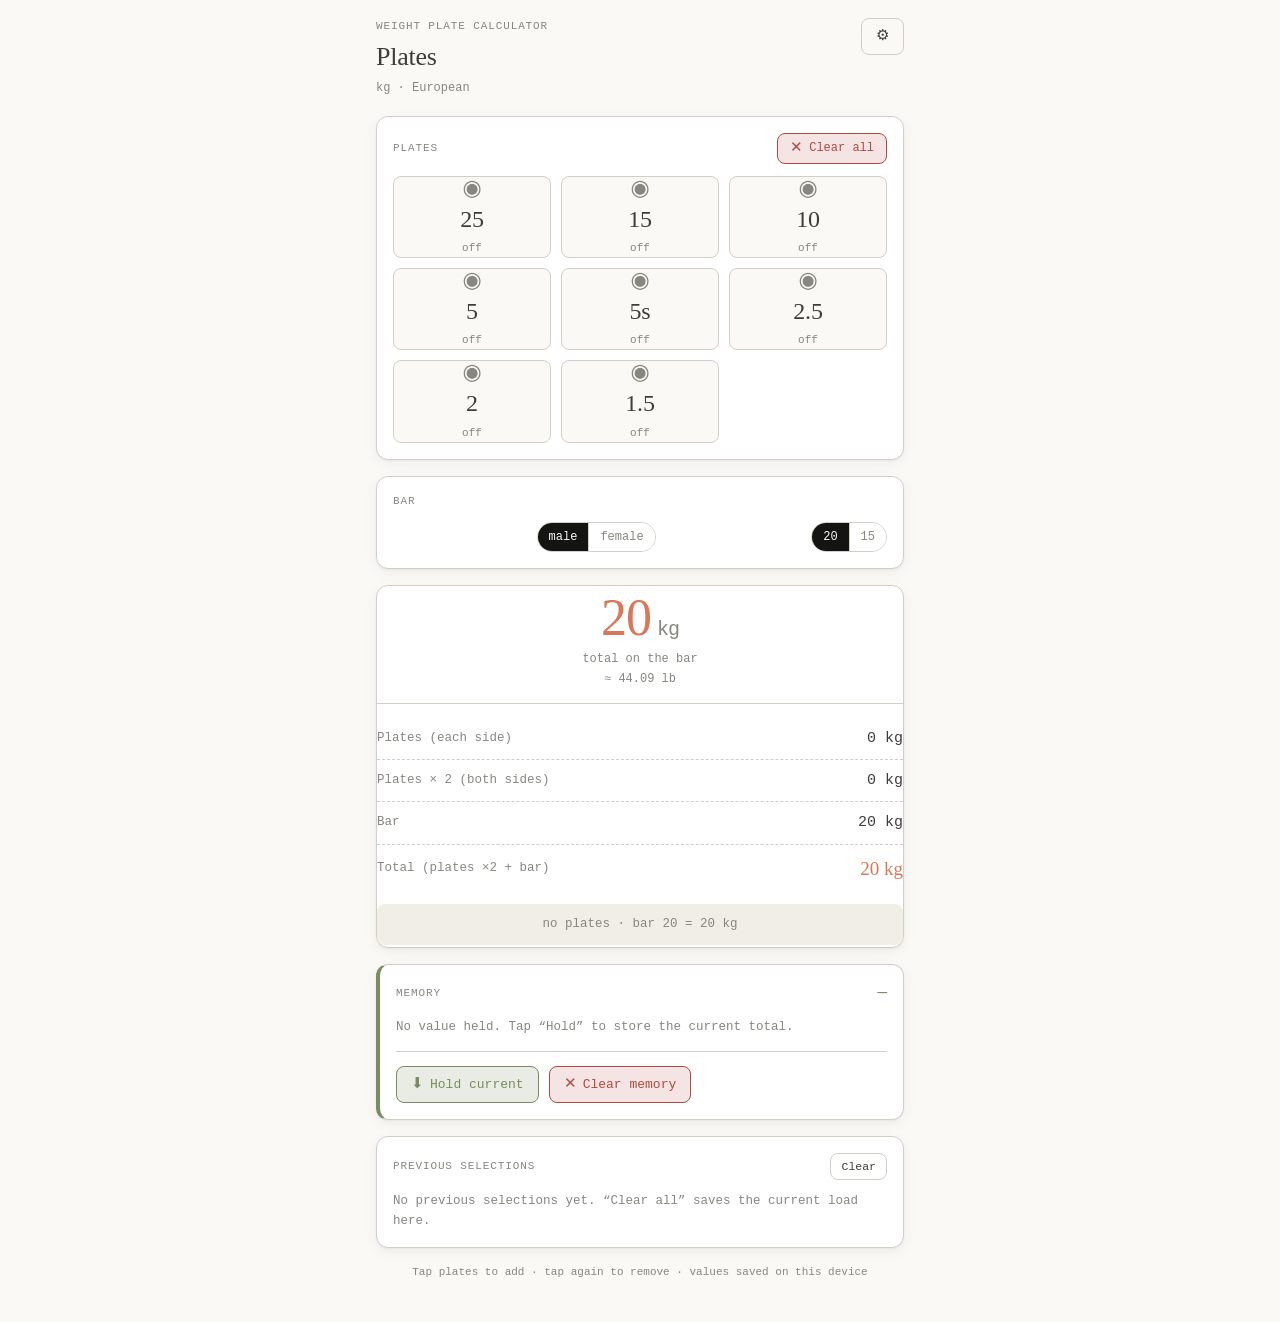
==== index.html @ c230647f "Plates weight plate calculator (single-file PWA)" ====
<!DOCTYPE html>
<html lang="en">
<head>
<meta charset="utf-8">
<meta name="viewport" content="width=device-width, initial-scale=1, viewport-fit=cover">
<meta name="apple-mobile-web-app-capable" content="yes">
<meta name="mobile-web-app-capable" content="yes">
<meta name="apple-mobile-web-app-status-bar-style" content="default">
<meta name="apple-mobile-web-app-title" content="Plates">
<meta name="theme-color" content="#FAF9F5">
<title>Plates — weight plate calculator</title>
<link rel="manifest" id="manifest">
<style>
  :root {
    /* surfaces */
    --ivory:    #FAF9F5;
    --white:    #FFFFFF;
    --slate:    #141413;
    --clay:     #D97757;
    --olive:    #788C5D;
    --rust:     #B04A3F;
    --oat:      #E3DACC;
    --gray-150: #F0EEE6;
    --gray-300: #D1CFC5;
    --gray-500: #87867F;
    --gray-700: #3D3D3A;
    --border: 1.5px solid var(--gray-300);
    --radius-panel: 12px;
    --radius-row: 8px;
    --radius-pill: 999px;
    --serif: ui-serif, Georgia, "Times New Roman", serif;
    --sans:  system-ui, -apple-system, "Segoe UI", Roboto, sans-serif;
    --mono:  ui-monospace, "SF Mono", Menlo, Consolas, monospace;
    --shadow: 0 1px 2px rgba(20,20,19,.04), 0 4px 14px rgba(20,20,19,.05);
    --tint-clay: rgba(217,119,87,.08);
    --tint-olive: rgba(120,140,93,.16);
    --tint-rust: rgba(176,74,63,.14);
    --tint-oat: rgba(227,218,204,.55);
  }
  @media (prefers-color-scheme: dark) {
    :root {
      --ivory:    #121211;
      --white:    #1C1C1A;
      --slate:    #ECEAE2;
      --clay:     #E08A6C;
      --olive:    #93A878;
      --rust:     #D06A5E;
      --oat:      #2A2A26;
      --gray-150: #232320;
      --gray-300: #3A3A35;
      --gray-500: #8A897F;
      --gray-700: #ECEAE2;
      --border: 1.5px solid var(--gray-300);
      --shadow: 0 1px 2px rgba(0,0,0,.4), 0 4px 16px rgba(0,0,0,.4);
      --tint-clay: rgba(224,138,108,.14);
      --tint-olive: rgba(147,168,120,.18);
      --tint-rust: rgba(208,106,94,.18);
      --tint-oat: rgba(42,42,38,.6);
    }
  }
  * { margin:0; padding:0; box-sizing:border-box; }
  html { scroll-behavior:smooth; -webkit-text-size-adjust:100%; }
  body {
    background:var(--ivory); color:var(--gray-700);
    font-family:var(--sans); line-height:1.55;
    -webkit-font-smoothing:antialiased;
    padding: env(safe-area-inset-top) env(safe-area-inset-right) env(safe-area-inset-bottom) env(safe-area-inset-left);
  }
  .page { max-width:560px; margin:0 auto; padding:18px 16px 40px; }

  .eyebrow { font-family:var(--mono); font-size:11px; letter-spacing:.08em;
             text-transform:uppercase; color:var(--gray-500); }
  h1 { font-family:var(--serif); font-weight:500; letter-spacing:-.01em; font-size:26px; }
  h2 { font-family:var(--serif); font-weight:500; font-size:18px; margin:0 0 4px; }

  .topbar { display:flex; align-items:flex-start; justify-content:space-between; gap:12px; margin-bottom:18px; }
  .topbar .titles { display:flex; flex-direction:column; gap:2px; }
  .topbar .sub { font-family:var(--mono); font-size:12px; color:var(--gray-500); }

  .card { background:var(--white); border:var(--border); border-radius:var(--radius-panel);
          padding:16px; margin-bottom:16px; box-shadow:var(--shadow); }
  .card .head { display:flex; align-items:center; justify-content:space-between; gap:10px; margin-bottom:12px; }
  .card .head .eyebrow { margin-bottom:0; }

  /* ---- plate tiles ---- */
  .plates { display:grid; grid-template-columns:repeat(3,1fr); gap:10px; }
  .plate {
    position:relative; display:flex; flex-direction:column; align-items:center; justify-content:center;
    gap:2px; min-height:74px; border:var(--border); border-radius:var(--radius-row);
    background:var(--ivory); cursor:pointer; user-select:none; -webkit-tap-highlight-color:transparent;
    transition:transform .06s ease, background .12s, border-color .12s;
  }
  .plate:active { transform:scale(.97); }
  .plate .glyph { font-size:22px; line-height:1; color:var(--gray-500); }
  .plate .val { font-family:var(--serif); font-weight:500; font-size:24px; letter-spacing:-.01em; }
  .plate .cnt { font-family:var(--mono); font-size:11px; color:var(--gray-500); }
  .plate.on { background:var(--tint-clay); border-color:var(--clay); }
  .plate.on .glyph { color:var(--clay); }
  .plate.on .val { color:var(--clay); }
  .plate.on .cnt { color:var(--clay); }
  .plate .badge {
    position:absolute; top:6px; right:6px; min-width:18px; height:18px; padding:0 5px;
    border-radius:var(--radius-pill); background:var(--clay); color:var(--ivory);
    font-family:var(--mono); font-size:11px; display:flex; align-items:center; justify-content:center;
  }
  .plate.off .badge { display:none; }

  .divider { height:1px; background:var(--gray-300); margin:14px 0; }
  .section-label { font-family:var(--mono); font-size:11px; letter-spacing:.06em; text-transform:uppercase;
                   color:var(--gray-500); margin:0 0 10px; }

  /* ---- buttons ---- */
  .btnrow { display:flex; gap:10px; flex-wrap:wrap; }
  button {
    font-family:var(--mono); font-size:13px; padding:10px 14px; border-radius:var(--radius-row);
    cursor:pointer; border:var(--border); background:var(--white); color:var(--gray-700);
    -webkit-tap-highlight-color:transparent; display:inline-flex; align-items:center; gap:6px;
    transition:transform .06s ease, background .12s;
  }
  button:active { transform:scale(.97); }
  button .glyph { font-size:15px; line-height:1; }
  .btn-primary { background:var(--slate); color:var(--ivory); border-color:var(--slate); }
  .btn-primary.copied { background:var(--olive); border-color:var(--olive); }
  .btn-warn { background:var(--tint-rust); border-color:var(--rust); color:var(--rust); }
  .btn-olive { background:var(--tint-olive); border-color:var(--olive); color:var(--olive); }
  .btn-ghost { background:transparent; }
  .btn:disabled { opacity:.4; cursor:not-allowed; }

  /* ---- result band ---- */
  .result { text-align:center; padding:6px 0 2px; }
  .result .big { font-family:var(--serif); font-weight:500; font-size:52px; letter-spacing:-.02em;
                 color:var(--clay); line-height:1; }
  .result .big .unit { font-size:20px; color:var(--gray-500); margin-left:6px; font-family:var(--mono); }
  .result .caption { font-family:var(--mono); font-size:12px; color:var(--gray-500); margin-top:6px; }
  .result .alt { font-family:var(--mono); font-size:12px; color:var(--gray-500); margin-top:2px; }

  .sumline { display:flex; align-items:center; justify-content:space-between; gap:10px;
             padding:9px 0; font-size:15px; }
  .sumline + .sumline { border-top:1px dashed var(--gray-300); }
  .sumline .k { color:var(--gray-500); font-family:var(--mono); font-size:12.5px; }
  .sumline .v { font-family:var(--mono); font-size:15px; }
  .sumline .v.mono-serif { font-family:var(--serif); font-size:19px; }
  .sumline .v.hi { color:var(--clay); }
  .sumline .v.mem { color:var(--olive); }

  .equation { font-family:var(--mono); font-size:12.5px; color:var(--gray-500);
              background:var(--gray-150); border-radius:var(--radius-row); padding:10px 12px;
              margin-top:12px; line-height:1.7; word-break:break-word; }
  .equation b { color:var(--gray-700); font-weight:600; }

  /* ---- segmented selector ---- */
  .seg { display:inline-flex; border:var(--border); border-radius:var(--radius-pill); overflow:hidden; }
  .seg button { border:none; border-radius:0; background:var(--white); color:var(--gray-500); padding:8px 14px; }
  .seg button + button { border-left:var(--border); }
  .seg button.on { background:var(--slate); color:var(--ivory); }
  .seg.small button { padding:7px 11px; font-size:12px; }

  .bar-row { display:flex; align-items:center; gap:12px; flex-wrap:wrap; }
  .bar-row .seg { margin-left:auto; }

  /* ---- memory ---- */
  .mem-card { border-left:4px solid var(--olive); }
  .mem-empty { font-family:var(--mono); font-size:12.5px; color:var(--gray-500); }

  /* ---- history ---- */
  .hist-item { display:flex; align-items:center; gap:10px; padding:10px 0; border-top:1px dashed var(--gray-300); }
  .hist-item:first-child { border-top:none; }
  .hist-item .meta { flex:1; min-width:0; }
  .hist-item .meta .top { display:flex; align-items:baseline; gap:8px; }
  .hist-item .meta .top .tot { font-family:var(--serif); font-size:18px; font-weight:500; }
  .hist-item .meta .top .unit { font-family:var(--mono); font-size:11px; color:var(--gray-500); }
  .hist-item .meta .detail { font-family:var(--mono); font-size:11.5px; color:var(--gray-500);
                             margin-top:2px; overflow:hidden; text-overflow:ellipsis; white-space:nowrap; }
  .hist-item .meta .time { font-family:var(--mono); font-size:10.5px; color:var(--gray-500); margin-top:2px; }
  .hist-item .acts { display:flex; gap:6px; }
  .hist-item .acts button { padding:6px 9px; font-size:11.5px; }
  .hist-empty { font-family:var(--mono); font-size:12.5px; color:var(--gray-500); }

  /* ---- config ---- */
  .cfg-row { display:flex; align-items:center; gap:10px; padding:9px 0; }
  .cfg-row + .cfg-row { border-top:1px dashed var(--gray-300); }
  .cfg-row label { flex:1; font-size:14px; }
  .cfg-row .hint { font-family:var(--mono); font-size:11px; color:var(--gray-500); }
  .cfg-plates { display:flex; flex-direction:column; gap:8px; }
  .cfg-plate { display:grid; grid-template-columns:1fr 92px 34px; gap:8px; align-items:center; }
  .cfg-plate input[type=text], .cfg-plate input[type=number] {
    font-family:var(--mono); font-size:14px; padding:8px 10px; border:var(--border);
    border-radius:var(--radius-row); background:var(--ivory); color:var(--gray-700); width:100%;
  }
  .cfg-plate input[type=number] { text-align:right; }
  .cfg-plate .del { border:var(--border); background:var(--tint-rust); color:var(--rust);
                    border-radius:var(--radius-row); font-size:15px; padding:0 0; height:38px; }
  .cfg-plate .add { grid-column:1 / -1; justify-content:center; }
  .cfg-plates .divider { margin:12px 0 4px; }
  .switch { position:relative; width:46px; height:27px; flex:none; }
  .switch input { opacity:0; width:0; height:0; }
  .switch .track { position:absolute; inset:0; background:var(--gray-300); border-radius:var(--radius-pill);
                   transition:background .15s; cursor:pointer; }
  .switch .track::before { content:""; position:absolute; width:21px; height:21px; left:3px; top:3px;
                           background:var(--white); border-radius:50%; transition:transform .15s;
                           box-shadow:0 1px 2px rgba(0,0,0,.2); }
  .switch input:checked + .track { background:var(--olive); }
  .switch input:checked + .track::before { transform:translateX(19px); }

  .foot { text-align:center; font-family:var(--mono); font-size:11px; color:var(--gray-500); margin-top:8px; }

  /* ---- modal ---- */
  .modal { position:fixed; inset:0; background:rgba(20,20,19,.45); display:none;
           align-items:flex-end; justify-content:center; z-index:50; }
  .modal.open { display:flex; }
  .modal .sheet { background:var(--white); width:100%; max-width:560px;
                  border-radius:16px 16px 0 0; padding:20px 16px calc(20px + env(safe-area-inset-bottom));
                  max-height:88vh; overflow-y:auto; }
  .modal .sheet .head { display:flex; align-items:center; justify-content:space-between; margin-bottom:14px; }
  .modal .close { border:none; background:var(--gray-150); border-radius:50%; width:34px; height:34px;
                  font-size:16px; color:var(--gray-700); display:flex; align-items:center; justify-content:center; }
</style>
</head>
<body>
<div class="page">
  <div class="topbar">
    <div class="titles">
      <span class="eyebrow">Weight plate calculator</span>
      <h1>Plates</h1>
      <span class="sub" id="unitLabel">kg · European</span>
    </div>
    <button id="configBtn" class="btn-ghost" aria-label="Settings"><span class="glyph">⚙</span></button>
  </div>

  <!-- PLATES -->
  <section class="card">
    <div class="head">
      <span class="eyebrow">Plates</span>
      <button id="clearBtn" class="btn-warn" style="padding:7px 12px;font-size:12px;"><span class="glyph">✕</span> Clear all</button>
    </div>
    <div class="plates" id="plates"></div>
  </section>

  <!-- BAR -->
  <section class="card">
    <div class="head"><span class="eyebrow">Bar</span></div>
    <div class="bar-row">
      <div class="seg small" id="barGender"></div>
      <div class="seg small" id="barWeight"></div>
    </div>
  </section>

  <!-- RESULT -->
  <section class="card result">
    <div class="big"><span id="total">0</span><span class="unit" id="totalUnit">kg</span></div>
    <div class="caption">total on the bar</div>
    <div class="alt" id="totalAlt"></div>
    <div class="divider"></div>
    <div class="sumline"><span class="k">Plates (each side)</span><span class="v" id="sPlates">0</span></div>
    <div class="sumline"><span class="k">Plates × 2 (both sides)</span><span class="v" id="sDouble">0</span></div>
    <div class="sumline"><span class="k">Bar</span><span class="v" id="sBar">0</span></div>
    <div class="sumline"><span class="k">Total (plates ×2 + bar)</span><span class="v mono-serif hi" id="sTotal">0</span></div>
    <div class="equation" id="equation"></div>
  </section>

  <!-- MEMORY -->
  <section class="card mem-card">
    <div class="head">
      <span class="eyebrow">Memory</span>
      <span class="v" id="memVal" style="font-family:var(--mono);color:var(--olive);">—</span>
    </div>
    <div id="memEmpty" class="mem-empty">No value held. Tap “Hold” to store the current total.</div>
    <div id="memSum" class="sumline" style="display:none;">
      <span class="k">Current + Memory</span>
      <span class="v mem" id="memSumVal">0</span>
    </div>
    <div class="divider"></div>
    <div class="btnrow">
      <button id="holdBtn" class="btn-olive"><span class="glyph">⬇</span> Hold current</button>
      <button id="clearMemBtn" class="btn-warn"><span class="glyph">✕</span> Clear memory</button>
    </div>
  </section>

  <!-- HISTORY -->
  <section class="card">
    <div class="head">
      <span class="eyebrow">Previous selections</span>
      <button id="clearHistBtn" class="btn-ghost" style="padding:6px 10px;font-size:11.5px;">Clear</button>
    </div>
    <div id="history"></div>
  </section>

  <p class="foot">Tap plates to add · tap again to remove · values saved on this device</p>
</div>

<!-- CONFIG MODAL -->
<div class="modal" id="configModal">
  <div class="sheet">
    <div class="head">
      <h2>Settings</h2>
      <button class="close" id="configClose" aria-label="Close">✕</button>
    </div>

    <div class="section-label">Units</div>
    <div class="seg" id="cfgUnit" style="margin-bottom:16px;"></div>

    <div class="section-label" style="margin-top:18px;">Plates</div>
    <div class="cfg-plates" id="cfgPlates"></div>
    <button id="addPlateBtn" class="btn-ghost add" style="margin-top:10px;"><span class="glyph">＋</span> Add plate</button>

    <div class="section-label" style="margin-top:20px;">Bar</div>
    <div class="cfg-row">
      <label>Male bar options</label>
      <input type="text" id="cfgBarMale" style="font-family:var(--mono);font-size:14px;padding:8px 10px;border:var(--border);border-radius:var(--radius-row);background:var(--ivory);color:var(--gray-700);width:120px;" placeholder="20, 15">
    </div>
    <div class="cfg-row">
      <label>Female bar options</label>
      <input type="text" id="cfgBarFemale" style="font-family:var(--mono);font-size:14px;padding:8px 10px;border:var(--border);border-radius:var(--radius-row);background:var(--ivory);color:var(--gray-700);width:120px;" placeholder="15, 10">
    </div>

    <div class="section-label" style="margin-top:20px;">Appearance</div>
    <div class="cfg-row">
      <label>Follow system light / dark</label>
      <span class="switch"><input type="checkbox" id="cfgAutoTheme"><span class="track"></span></span>
    </div>

    <div class="section-label" style="margin-top:20px;">Data</div>
    <div class="btnrow" style="margin-top:4px;">
      <button id="resetDefaultsBtn" class="btn-warn"><span class="glyph">↺</span> Reset to defaults</button>
    </div>
    <p style="font-family:var(--mono);font-size:11px;color:var(--gray-500);margin-top:12px;">
      Reset restores the default plate list, bars, and units. Your held memory and selection history are kept.
    </p>
  </div>
</div>

<script>
(function () {
  "use strict";

  // ---------- DEFAULTS ----------
  var DEFAULTS = {
    unit: "kg",
    plates: [
      { label: "25",   value: 25   },
      { label: "15",   value: 15   },
      { label: "10",   value: 10   },
      { label: "5",    value: 5    },
      { label: "5s",   value: 5    },
      { label: "2.5",  value: 2.5  },
      { label: "2",    value: 2    },
      { label: "1.5",  value: 1.5  }
    ],
    bars: { male: [20, 15], female: [15, 10] }
  };

  var LS_KEY = "plates.config.v1";
  var LS_MEM = "plates.memory.v1";
  var LS_HIST = "plates.history.v1";
  var LS_THEME = "plates.theme.v1";
  var LS_SELECTED = "plates.selected.v1";
  var LS_BAR = "plates.bar.v1";

  // ---------- STATE ----------
  var config = load(LS_KEY, null) || clone(DEFAULTS);
  var selected = load(LS_SELECTED, {});   // { "25": 1, "5": 1 }  (each plate on/off, one of each)
  var barSel = load(LS_BAR, { gender: "male", weight: config.bars.male[0] });
  var memory = load(LS_MEM, null);        // number | null
  var history = load(LS_HIST, []);        // array of snapshots
  var themeMode = load(LS_THEME, "auto"); // auto | light | dark

  // ---------- HELPERS ----------
  function clone(o){ return JSON.parse(JSON.stringify(o)); }
  function load(key, fallback){
    try {
      var raw = localStorage.getItem(key);
      if (raw == null) return fallback;
      return JSON.parse(raw);
    } catch(e){ return fallback; }
  }
  function save(key, val){
    try { localStorage.setItem(key, JSON.stringify(val)); } catch(e){}
  }
  function fmt(n){
    if (n == null || isNaN(n)) return "0";
    var r = Math.round(n * 100) / 100;
    return (Math.abs(r % 1) < 1e-9) ? String(Math.round(r)) : String(r);
  }
  function unit(){ return config.unit; }
  function unitLabel(){ return config.unit === "kg" ? "kg · European" : "lb · US"; }

  // ---------- DERIVED VALUES ----------
  function plateSum(){
    var s = 0;
    for (var i = 0; i < config.plates.length; i++){
      var p = config.plates[i];
      var c = selected[p.label] || 0;
      s += c * p.value;
    }
    return s;
  }
  function barValue(){
    var arr = config.bars[barSel.gender] || [];
    if (arr.indexOf(barSel.weight) === -1) barSel.weight = arr[0];
    return barSel.weight || 0;
  }
  function total(){ return plateSum() * 2 + barValue(); }

  // ---------- THEME ----------
  function applyTheme(){
    var dark = themeMode === "dark" ||
      (themeMode === "auto" && window.matchMedia &&
        window.matchMedia("(prefers-color-scheme: dark)").matches);
    document.documentElement.classList.toggle("dark", dark);
    var meta = document.querySelector('meta[name=theme-color]');
    if (meta) meta.setAttribute("content", dark ? "#121211" : "#FAF9F5");
  }
  // dark theme overrides (CSS media query handles auto; class forces it)
  var styleEl = document.createElement("style");
  styleEl.textContent =
    "html.dark{--ivory:#121211;--white:#1C1C1A;--slate:#ECEAE2;--clay:#E08A6C;--olive:#93A878;" +
    "--rust:#D06A5E;--oat:#2A2A26;--gray-150:#232320;--gray-300:#3A3A35;--gray-500:#8A897F;--gray-700:#ECEAE2;" +
    "--tint-clay:rgba(224,138,108,.14);--tint-olive:rgba(147,168,120,.18);--tint-rust:rgba(208,106,94,.18);--tint-oat:rgba(42,42,38,.6);}" +
    "html.dark body{background:var(--ivory);color:var(--gray-700);}";
  document.head.appendChild(styleEl);

  // ---------- PWA MANIFEST (inline blob, for installability) ----------
  (function injectManifest(){
    var link = document.getElementById("manifest");
    var svg = "<svg xmlns='http://www.w3.org/2000/svg' width='512' height='512'>" +
      "<rect width='512' height='512' rx='96' fill='%23FAF9F5'/>" +
      "<circle cx='256' cy='256' r='150' fill='none' stroke='%23D97757' stroke-width='40'/>" +
      "<circle cx='256' cy='256' r='70' fill='none' stroke='%23788C5D' stroke-width='30'/>" +
      "<rect x='120' y='300' width='272' height='36' rx='18' fill='%23141413'/></svg>";
    var b64 = btoa(unescape(encodeURIComponent(svg)));
    var manifest = {
      name: "Plates — weight plate calculator",
      short_name: "Plates",
      description: "Calculate barbell load from plates, bar, and memory.",
      start_url: ".",
      display: "standalone",
      background_color: "#FAF9F5",
      theme_color: "#FAF9F5",
      icons: [
        { src: "data:image/svg+xml;base64," + b64, sizes: "512x512", type: "image/svg+xml", purpose: "any" },
        { src: "data:image/svg+xml;base64," + b64, sizes: "192x192", type: "image/svg+xml", purpose: "any" }
      ]
    };
    var blob = new Blob([JSON.stringify(manifest)], { type: "application/manifest+json" });
    link.href = URL.createObjectURL(blob);
  })();

  // ---------- RENDER: PLATES ----------
  function renderPlates(){
    var wrap = document.getElementById("plates");
    wrap.innerHTML = "";
    config.plates.forEach(function(p){
      var el = document.createElement("div");
      el.className = "plate " + (selected[p.label] ? "on" : "off");
      el.setAttribute("role", "button");
      el.setAttribute("aria-pressed", selected[p.label] ? "true" : "false");
      el.dataset.label = p.label;
      el.innerHTML =
        (selected[p.label] ? '<span class="badge">✓</span>' : "") +
        '<span class="glyph">◉</span>' +
        '<span class="val">' + p.label + "</span>" +
        '<span class="cnt">' + (selected[p.label] ? (p.value + " on") : "off") + "</span>";
      el.addEventListener("click", function(){ togglePlate(p.label); });
      wrap.appendChild(el);
    });
  }

  // ---------- RENDER: BAR ----------
  function renderBar(){
    renderSeg("barGender", ["male", "female"], barSel.gender, function(v){
      barSel.gender = v;
      barSel.weight = (config.bars[v] || [])[0];
      save(LS_BAR, barSel); render();
    });
    renderSeg("barWeight", (config.bars[barSel.gender] || []).map(String), String(barSel.weight), function(v){
      barSel.weight = parseFloat(v);
      save(LS_BAR, barSel); render();
    });
  }
  function renderSeg(id, options, current, onPick){
    var wrap = document.getElementById(id);
    wrap.innerHTML = "";
    options.forEach(function(o){
      var b = document.createElement("button");
      b.textContent = o;
      if (String(o) === String(current)) b.className = "on";
      b.addEventListener("click", function(){ onPick(o); });
      wrap.appendChild(b);
    });
  }

  // ---------- RENDER: RESULT ----------
  function renderResult(){
    var ps = plateSum(), dbl = ps * 2, bar = barValue(), tot = dbl + bar;
    document.getElementById("total").textContent = fmt(tot);
    document.getElementById("totalUnit").textContent = unit();
    document.getElementById("sPlates").textContent = fmt(ps) + " " + unit();
    document.getElementById("sDouble").textContent = fmt(dbl) + " " + unit();
    document.getElementById("sBar").textContent = fmt(bar) + " " + unit();
    document.getElementById("sTotal").textContent = fmt(tot) + " " + unit();

    // equation: each plate is on/off (one of each); ×2 means "both sides of the bar"
    var parts = [];
    config.plates.forEach(function(p){
      if (selected[p.label]) parts.push(p.label);
    });
    var eq = parts.length
      ? ("[" + parts.join(" + ") + " per side] × 2 sides + bar " + fmt(bar) + "  =  " + fmt(tot) + " " + unit())
      : ("no plates · bar " + fmt(bar) + "  =  " + fmt(tot) + " " + unit());
    document.getElementById("equation").textContent = eq;

    // alt unit
    var alt = "";
    if (config.unit === "kg") alt = "≈ " + fmt(tot * 2.20462) + " lb";
    else alt = "≈ " + fmt(tot / 2.20462) + " kg";
    document.getElementById("totalAlt").textContent = alt;
    document.getElementById("unitLabel").textContent = unitLabel();
  }

  // ---------- RENDER: MEMORY ----------
  function renderMemory(){
    var has = memory != null;
    document.getElementById("memVal").textContent = has ? fmt(memory) + " " + unit() : "—";
    document.getElementById("memEmpty").style.display = has ? "none" : "block";
    document.getElementById("memSum").style.display = has ? "flex" : "none";
    if (has){
      document.getElementById("memSumVal").textContent = fmt(total() + memory) + " " + unit();
    }
    document.getElementById("clearMemBtn").disabled = !has;
  }

  // ---------- RENDER: HISTORY ----------
  function renderHistory(){
    var wrap = document.getElementById("history");
    wrap.innerHTML = "";
    if (!history.length){
      wrap.innerHTML = '<div class="hist-empty">No previous selections yet. “Clear all” saves the current load here.</div>';
      return;
    }
    history.slice().reverse().forEach(function(h, i){
      var idx = history.length - 1 - i;
      var item = document.createElement("div");
      item.className = "hist-item";
      var detail = h.plates.length
        ? h.plates.map(function(x){ return x.label; }).join(" + ")
        : "no plates";
      item.innerHTML =
        '<div class="meta">' +
          '<div class="top"><span class="tot">' + fmt(h.total) + '</span><span class="unit">' + h.unit + '</span></div>' +
          '<div class="detail">' + detail + ' · bar ' + h.bar + " " + h.unit + "</div>" +
          '<div class="time">' + new Date(h.ts).toLocaleString() + "</div>" +
        "</div>" +
        '<div class="acts">' +
          '<button data-act="restore" data-idx="' + idx + '" title="Restore">↩</button>' +
          '<button data-act="del" data-idx="' + idx + '" title="Delete">✕</button>' +
        "</div>";
      wrap.appendChild(item);
    });
    wrap.querySelectorAll("button[data-act=restore]").forEach(function(b){
      b.addEventListener("click", function(){ restoreHistory(parseInt(b.dataset.idx, 10)); });
    });
    wrap.querySelectorAll("button[data-act=del]").forEach(function(b){
      b.addEventListener("click", function(){
        history.splice(parseInt(b.dataset.idx, 10), 1);
        save(LS_HIST, history); renderHistory();
      });
    });
  }

  // ---------- ACTIONS ----------
  function togglePlate(label){
    var count = selected[label] || 0;
    if (count > 0) delete selected[label];
    else selected[label] = 1;
    save(LS_SELECTED, selected);
    renderPlates(); renderResult(); renderMemory();
  }

  function clearAll(){
    // push current to history if there's anything to remember
    var ps = plateSum();
    if (ps > 0 || barValue() > 0){
      pushHistory();
    }
    selected = {};
    save(LS_SELECTED, selected);
    renderPlates(); renderResult(); renderMemory(); renderHistory();
  }

  function pushHistory(){
    var plates = [];
    config.plates.forEach(function(p){
      var c = selected[p.label] || 0;
      if (c) plates.push({ label: p.label, value: p.value, count: c });
    });
    history.push({
      ts: Date.now(),
      unit: unit(),
      plates: plates,
      bar: barValue(),
      gender: barSel.gender,
      total: total()
    });
    if (history.length > 60) history = history.slice(-60);
    save(LS_HIST, history);
  }

  function restoreHistory(idx){
    var h = history[idx];
    if (!h) return;
    selected = {};
    (h.plates || []).forEach(function(x){ selected[x.label] = x.count; });
    barSel.gender = h.gender || "male";
    barSel.weight = h.bar;
    save(LS_SELECTED, selected);
    save(LS_BAR, barSel);
    render();
  }

  function holdMemory(){
    memory = total();
    save(LS_MEM, memory);
    renderMemory();
  }
  function clearMemory(){
    memory = null;
    save(LS_MEM, memory);
    renderMemory();
  }

  // ---------- CONFIG MODAL ----------
  function openConfig(){
    renderConfig();
    document.getElementById("configModal").classList.add("open");
  }
  function closeConfig(){
    document.getElementById("configModal").classList.remove("open");
  }
  function renderConfig(){
    renderSeg("cfgUnit", ["kg", "lb"], config.unit, function(v){
      config.unit = v; save(LS_KEY, config); render();
    });
    // plates
    var wrap = document.getElementById("cfgPlates");
    wrap.innerHTML = "";
    config.plates.forEach(function(p, i){
      var row = document.createElement("div");
      row.className = "cfg-plate";
      var lab = document.createElement("input");
      lab.type = "text"; lab.value = p.label; lab.placeholder = "label";
      lab.addEventListener("input", function(){
        var oldLabel = p.label;
        p.label = lab.value.trim() || oldLabel;
        if (p.label !== oldLabel){
          // migrate selection count
          if (selected[oldLabel] != null){
            selected[p.label] = selected[oldLabel];
            delete selected[oldLabel];
            save(LS_SELECTED, selected);
          }
        }
        save(LS_KEY, config); renderPlates(); renderResult();
      });
      var val = document.createElement("input");
      val.type = "number"; val.step = "0.5"; val.value = p.value;
      val.addEventListener("input", function(){
        p.value = parseFloat(val.value) || 0;
        save(LS_KEY, config); renderPlates(); renderResult();
      });
      var del = document.createElement("button");
      del.className = "del"; del.textContent = "✕"; del.title = "Remove plate";
      del.addEventListener("click", function(){
        config.plates.splice(i, 1);
        delete selected[p.label];
        save(LS_KEY, config); save(LS_SELECTED, selected);
        renderConfig(); renderPlates(); renderResult();
      });
      row.appendChild(lab); row.appendChild(val); row.appendChild(del);
      wrap.appendChild(row);
    });
    // bars
    document.getElementById("cfgBarMale").value = (config.bars.male || []).join(", ");
    document.getElementById("cfgBarFemale").value = (config.bars.female || []).join(", ");
    // theme
    document.getElementById("cfgAutoTheme").checked = (themeMode === "auto");
  }

  // ---------- WIRING ----------
  function wire(){
    document.getElementById("configBtn").addEventListener("click", openConfig);
    document.getElementById("configClose").addEventListener("click", closeConfig);
    document.getElementById("configModal").addEventListener("click", function(e){
      if (e.target === this) closeConfig();
    });

    document.getElementById("clearBtn").addEventListener("click", clearAll);
    document.getElementById("holdBtn").addEventListener("click", holdMemory);
    document.getElementById("clearMemBtn").addEventListener("click", clearMemory);
    document.getElementById("clearHistBtn").addEventListener("click", function(){
      history = []; save(LS_HIST, history); renderHistory();
    });

    document.getElementById("addPlateBtn").addEventListener("click", function(){
      var n = config.plates.length + 1;
      config.plates.push({ label: String(n), value: n });
      save(LS_KEY, config); renderConfig(); renderPlates(); renderResult();
    });

    document.getElementById("cfgBarMale").addEventListener("change", function(){
      config.bars.male = this.value.split(",").map(function(x){ return parseFloat(x.trim()); })
        .filter(function(x){ return !isNaN(x); });
      save(LS_KEY, config); renderBar(); renderResult();
    });
    document.getElementById("cfgBarFemale").addEventListener("change", function(){
      config.bars.female = this.value.split(",").map(function(x){ return parseFloat(x.trim()); })
        .filter(function(x){ return !isNaN(x); });
      save(LS_KEY, config); renderBar(); renderResult();
    });

    document.getElementById("cfgAutoTheme").addEventListener("change", function(){
      themeMode = this.checked ? "auto" : "dark";
      save(LS_THEME, themeMode); applyTheme();
    });

    document.getElementById("resetDefaultsBtn").addEventListener("click", function(){
      config = clone(DEFAULTS);
      save(LS_KEY, config);
      selected = {};
      save(LS_SELECTED, selected);
      barSel = { gender: "male", weight: config.bars.male[0] };
      save(LS_BAR, barSel);
      render(); renderConfig();
    });

    // system theme changes while in auto mode
    if (window.matchMedia){
      var mq = window.matchMedia("(prefers-color-scheme: dark)");
      var listener = function(){ if (themeMode === "auto") applyTheme(); };
      if (mq.addEventListener) mq.addEventListener("change", listener);
      else if (mq.addListener) mq.addListener(listener);
    }
  }

  // ---------- BOOT ----------
  function render(){
    renderPlates(); renderBar(); renderResult(); renderMemory(); renderHistory();
  }
  applyTheme();
  render();
  wire();
})();
</script>
</body>
</html>
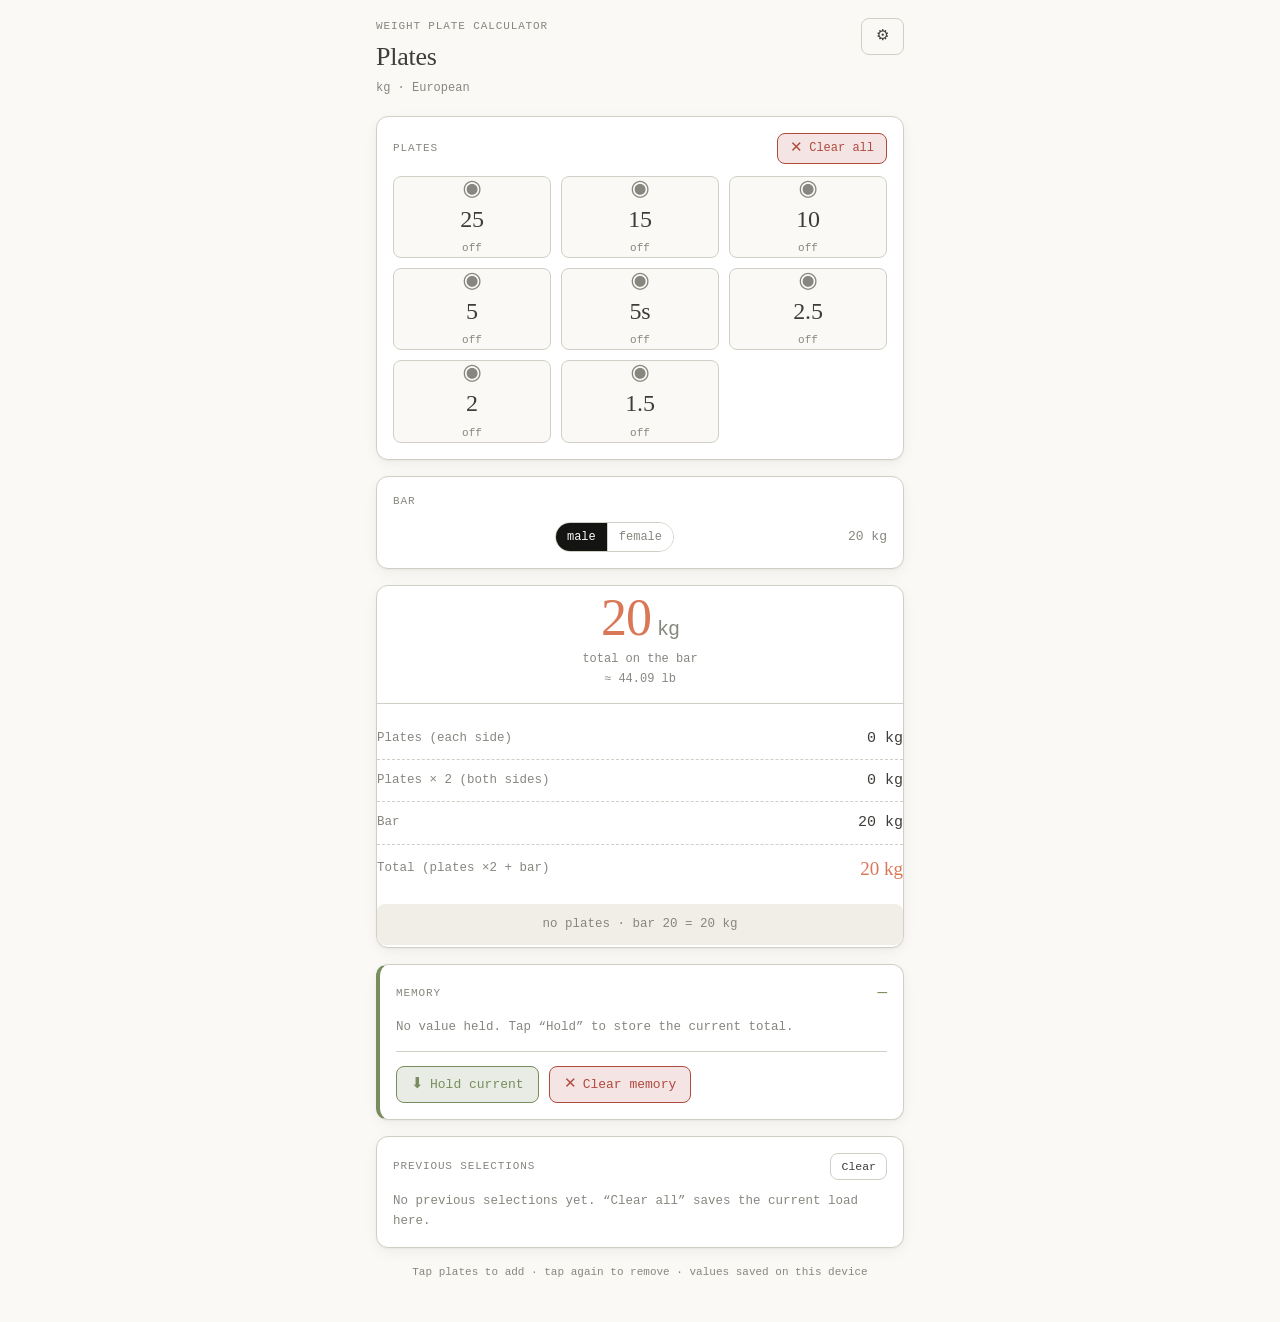
==== commit fa2dcf76: "Simplify bar to single weight per gender, fix theme toggle to 3-state (light/auto/dark), update sett" ====
--- a/index.html
+++ b/index.html
@@ -157,6 +157,7 @@
 
   .bar-row { display:flex; align-items:center; gap:12px; flex-wrap:wrap; }
   .bar-row .seg { margin-left:auto; }
+  .bar-weight-label { font-family:var(--mono); font-size:13px; color:var(--gray-500); margin-left:auto; }
 
   /* ---- memory ---- */
   .mem-card { border-left:4px solid var(--olive); }
@@ -241,7 +242,7 @@
     <div class="head"><span class="eyebrow">Bar</span></div>
     <div class="bar-row">
       <div class="seg small" id="barGender"></div>
-      <div class="seg small" id="barWeight"></div>
+      <span class="bar-weight-label" id="barWeightLabel"></span>
     </div>
   </section>
 
@@ -305,19 +306,16 @@
 
     <div class="section-label" style="margin-top:20px;">Bar</div>
     <div class="cfg-row">
-      <label>Male bar options</label>
-      <input type="text" id="cfgBarMale" style="font-family:var(--mono);font-size:14px;padding:8px 10px;border:var(--border);border-radius:var(--radius-row);background:var(--ivory);color:var(--gray-700);width:120px;" placeholder="20, 15">
+      <label>Male bar weight</label>
+      <input type="number" id="cfgBarMale" step="0.5" min="0" style="font-family:var(--mono);font-size:14px;padding:8px 10px;border:var(--border);border-radius:var(--radius-row);background:var(--ivory);color:var(--gray-700);width:80px;text-align:right;" placeholder="20">
     </div>
     <div class="cfg-row">
-      <label>Female bar options</label>
-      <input type="text" id="cfgBarFemale" style="font-family:var(--mono);font-size:14px;padding:8px 10px;border:var(--border);border-radius:var(--radius-row);background:var(--ivory);color:var(--gray-700);width:120px;" placeholder="15, 10">
+      <label>Female bar weight</label>
+      <input type="number" id="cfgBarFemale" step="0.5" min="0" style="font-family:var(--mono);font-size:14px;padding:8px 10px;border:var(--border);border-radius:var(--radius-row);background:var(--ivory);color:var(--gray-700);width:80px;text-align:right;" placeholder="15">
     </div>
 
     <div class="section-label" style="margin-top:20px;">Appearance</div>
-    <div class="cfg-row">
-      <label>Follow system light / dark</label>
-      <span class="switch"><input type="checkbox" id="cfgAutoTheme"><span class="track"></span></span>
-    </div>
+    <div class="seg" id="cfgTheme" style="margin-bottom:16px;"></div>
 
     <div class="section-label" style="margin-top:20px;">Data</div>
     <div class="btnrow" style="margin-top:4px;">
@@ -346,7 +344,7 @@
       { label: "2",    value: 2    },
       { label: "1.5",  value: 1.5  }
     ],
-    bars: { male: [20, 15], female: [15, 10] }
+    bars: { male: 20, female: 15 }
   };
 
   var LS_KEY = "plates.config.v1";
@@ -358,8 +356,14 @@
 
   // ---------- STATE ----------
   var config = load(LS_KEY, null) || clone(DEFAULTS);
+  // migrate old bar format: { male: [20, 15], female: [15, 10] } → { male: 20, female: 15 }
+  if (config.bars && Array.isArray(config.bars.male)) {
+    config.bars.male = config.bars.male[0] || 20;
+    config.bars.female = (config.bars.female && config.bars.female[0]) || 15;
+    save(LS_KEY, config);
+  }
   var selected = load(LS_SELECTED, {});   // { "25": 1, "5": 1 }  (each plate on/off, one of each)
-  var barSel = load(LS_BAR, { gender: "male", weight: config.bars.male[0] });
+  var barSel = load(LS_BAR, { gender: "male" });
   var memory = load(LS_MEM, null);        // number | null
   var history = load(LS_HIST, []);        // array of snapshots
   var themeMode = load(LS_THEME, "auto"); // auto | light | dark
@@ -395,9 +399,8 @@
     return s;
   }
   function barValue(){
-    var arr = config.bars[barSel.gender] || [];
-    if (arr.indexOf(barSel.weight) === -1) barSel.weight = arr[0];
-    return barSel.weight || 0;
+    var v = config.bars[barSel.gender];
+    return (typeof v === "number" && !isNaN(v)) ? v : 0;
   }
   function total(){ return plateSum() * 2 + barValue(); }
 
@@ -469,13 +472,9 @@
   function renderBar(){
     renderSeg("barGender", ["male", "female"], barSel.gender, function(v){
       barSel.gender = v;
-      barSel.weight = (config.bars[v] || [])[0];
       save(LS_BAR, barSel); render();
     });
-    renderSeg("barWeight", (config.bars[barSel.gender] || []).map(String), String(barSel.weight), function(v){
-      barSel.weight = parseFloat(v);
-      save(LS_BAR, barSel); render();
-    });
+    document.getElementById("barWeightLabel").textContent = fmt(barValue()) + " " + unit();
   }
   function renderSeg(id, options, current, onPick){
     var wrap = document.getElementById(id);
@@ -611,7 +610,6 @@
     selected = {};
     (h.plates || []).forEach(function(x){ selected[x.label] = x.count; });
     barSel.gender = h.gender || "male";
-    barSel.weight = h.bar;
     save(LS_SELECTED, selected);
     save(LS_BAR, barSel);
     render();
@@ -679,10 +677,12 @@
       wrap.appendChild(row);
     });
     // bars
-    document.getElementById("cfgBarMale").value = (config.bars.male || []).join(", ");
-    document.getElementById("cfgBarFemale").value = (config.bars.female || []).join(", ");
+    document.getElementById("cfgBarMale").value = config.bars.male;
+    document.getElementById("cfgBarFemale").value = config.bars.female;
     // theme
-    document.getElementById("cfgAutoTheme").checked = (themeMode === "auto");
+    renderSeg("cfgTheme", ["light", "auto", "dark"], themeMode, function(v){
+      themeMode = v; save(LS_THEME, themeMode); applyTheme();
+    });
   }
 
   // ---------- WIRING ----------
@@ -707,19 +707,12 @@
     });
 
     document.getElementById("cfgBarMale").addEventListener("change", function(){
-      config.bars.male = this.value.split(",").map(function(x){ return parseFloat(x.trim()); })
-        .filter(function(x){ return !isNaN(x); });
+      config.bars.male = parseFloat(this.value) || 0;
       save(LS_KEY, config); renderBar(); renderResult();
     });
     document.getElementById("cfgBarFemale").addEventListener("change", function(){
-      config.bars.female = this.value.split(",").map(function(x){ return parseFloat(x.trim()); })
-        .filter(function(x){ return !isNaN(x); });
+      config.bars.female = parseFloat(this.value) || 0;
       save(LS_KEY, config); renderBar(); renderResult();
-    });
-
-    document.getElementById("cfgAutoTheme").addEventListener("change", function(){
-      themeMode = this.checked ? "auto" : "dark";
-      save(LS_THEME, themeMode); applyTheme();
     });
 
     document.getElementById("resetDefaultsBtn").addEventListener("click", function(){
@@ -727,7 +720,7 @@
       save(LS_KEY, config);
       selected = {};
       save(LS_SELECTED, selected);
-      barSel = { gender: "male", weight: config.bars.male[0] };
+      barSel = { gender: "male" };
       save(LS_BAR, barSel);
       render(); renderConfig();
     });
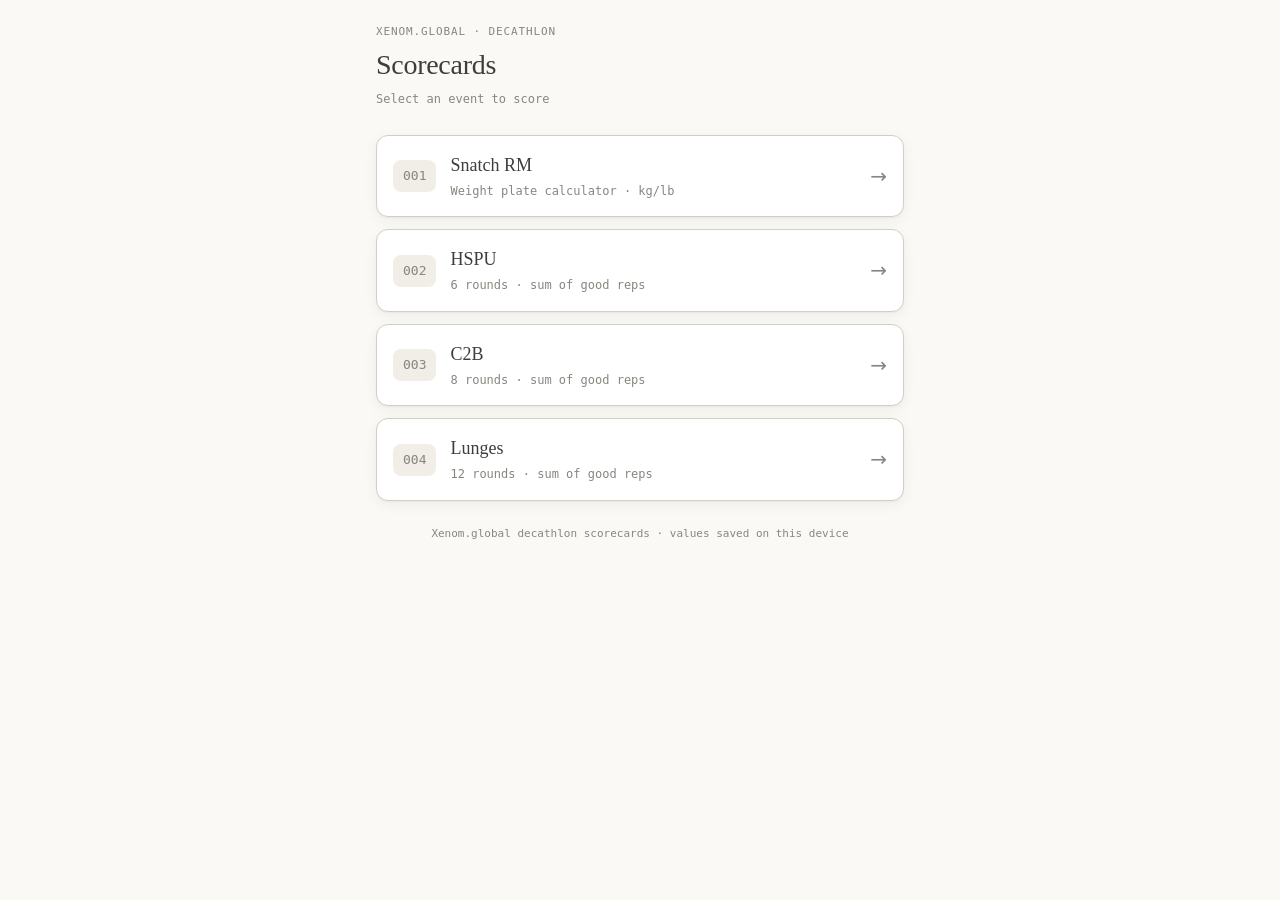
==== commit ee3b8597: "Add event index hub + HSPU/C2B/Lunges round-based scorecards - Move plates calculator to snatch.html" ====
--- a/index.html
+++ b/index.html
@@ -6,13 +6,11 @@
 <meta name="apple-mobile-web-app-capable" content="yes">
 <meta name="mobile-web-app-capable" content="yes">
 <meta name="apple-mobile-web-app-status-bar-style" content="default">
-<meta name="apple-mobile-web-app-title" content="Plates">
+<meta name="apple-mobile-web-app-title" content="Xenom">
 <meta name="theme-color" content="#FAF9F5">
-<title>Plates — weight plate calculator</title>
-<link rel="manifest" id="manifest">
+<title>Xenom.global — Decathlon Scorecards</title>
 <style>
   :root {
-    /* surfaces */
     --ivory:    #FAF9F5;
     --white:    #FFFFFF;
     --slate:    #141413;
@@ -27,15 +25,10 @@
     --border: 1.5px solid var(--gray-300);
     --radius-panel: 12px;
     --radius-row: 8px;
-    --radius-pill: 999px;
     --serif: ui-serif, Georgia, "Times New Roman", serif;
     --sans:  system-ui, -apple-system, "Segoe UI", Roboto, sans-serif;
     --mono:  ui-monospace, "SF Mono", Menlo, Consolas, monospace;
     --shadow: 0 1px 2px rgba(20,20,19,.04), 0 4px 14px rgba(20,20,19,.05);
-    --tint-clay: rgba(217,119,87,.08);
-    --tint-olive: rgba(120,140,93,.16);
-    --tint-rust: rgba(176,74,63,.14);
-    --tint-oat: rgba(227,218,204,.55);
   }
   @media (prefers-color-scheme: dark) {
     :root {
@@ -52,10 +45,6 @@
       --gray-700: #ECEAE2;
       --border: 1.5px solid var(--gray-300);
       --shadow: 0 1px 2px rgba(0,0,0,.4), 0 4px 16px rgba(0,0,0,.4);
-      --tint-clay: rgba(224,138,108,.14);
-      --tint-olive: rgba(147,168,120,.18);
-      --tint-rust: rgba(208,106,94,.18);
-      --tint-oat: rgba(42,42,38,.6);
     }
   }
   * { margin:0; padding:0; box-sizing:border-box; }
@@ -70,678 +59,80 @@
 
   .eyebrow { font-family:var(--mono); font-size:11px; letter-spacing:.08em;
              text-transform:uppercase; color:var(--gray-500); }
-  h1 { font-family:var(--serif); font-weight:500; letter-spacing:-.01em; font-size:26px; }
-  h2 { font-family:var(--serif); font-weight:500; font-size:18px; margin:0 0 4px; }
+  h1 { font-family:var(--serif); font-weight:500; letter-spacing:-.01em; font-size:28px; }
+  .sub { font-family:var(--mono); font-size:12px; color:var(--gray-500); margin-top:2px; }
 
-  .topbar { display:flex; align-items:flex-start; justify-content:space-between; gap:12px; margin-bottom:18px; }
-  .topbar .titles { display:flex; flex-direction:column; gap:2px; }
-  .topbar .sub { font-family:var(--mono); font-size:12px; color:var(--gray-500); }
+  .topbar { margin-bottom:24px; }
 
-  .card { background:var(--white); border:var(--border); border-radius:var(--radius-panel);
-          padding:16px; margin-bottom:16px; box-shadow:var(--shadow); }
-  .card .head { display:flex; align-items:center; justify-content:space-between; gap:10px; margin-bottom:12px; }
-  .card .head .eyebrow { margin-bottom:0; }
+  .event-grid { display:flex; flex-direction:column; gap:12px; }
 
-  /* ---- plate tiles ---- */
-  .plates { display:grid; grid-template-columns:repeat(3,1fr); gap:10px; }
-  .plate {
-    position:relative; display:flex; flex-direction:column; align-items:center; justify-content:center;
-    gap:2px; min-height:74px; border:var(--border); border-radius:var(--radius-row);
-    background:var(--ivory); cursor:pointer; user-select:none; -webkit-tap-highlight-color:transparent;
-    transition:transform .06s ease, background .12s, border-color .12s;
+  .event-card {
+    display:flex; align-items:center; gap:14px;
+    background:var(--white); border:var(--border); border-radius:var(--radius-panel);
+    padding:16px; text-decoration:none; color:var(--gray-700);
+    box-shadow:var(--shadow); transition:transform .06s ease;
   }
-  .plate:active { transform:scale(.97); }
-  .plate .glyph { font-size:22px; line-height:1; color:var(--gray-500); }
-  .plate .val { font-family:var(--serif); font-weight:500; font-size:24px; letter-spacing:-.01em; }
-  .plate .cnt { font-family:var(--mono); font-size:11px; color:var(--gray-500); }
-  .plate.on { background:var(--tint-clay); border-color:var(--clay); }
-  .plate.on .glyph { color:var(--clay); }
-  .plate.on .val { color:var(--clay); }
-  .plate.on .cnt { color:var(--clay); }
-  .plate .badge {
-    position:absolute; top:6px; right:6px; min-width:18px; height:18px; padding:0 5px;
-    border-radius:var(--radius-pill); background:var(--clay); color:var(--ivory);
-    font-family:var(--mono); font-size:11px; display:flex; align-items:center; justify-content:center;
+  .event-card:active { transform:scale(.98); }
+  .event-card .num {
+    font-family:var(--mono); font-size:13px; color:var(--gray-500);
+    background:var(--gray-150); border-radius:var(--radius-row);
+    padding:6px 10px; flex:none;
   }
-  .plate.off .badge { display:none; }
+  .event-card .info { flex:1; min-width:0; }
+  .event-card .name { font-family:var(--serif); font-size:18px; font-weight:500; }
+  .event-card .desc { font-family:var(--mono); font-size:12px; color:var(--gray-500); margin-top:2px; }
+  .event-card .arrow { font-size:20px; color:var(--gray-500); flex:none; }
 
-  .divider { height:1px; background:var(--gray-300); margin:14px 0; }
-  .section-label { font-family:var(--mono); font-size:11px; letter-spacing:.06em; text-transform:uppercase;
-                   color:var(--gray-500); margin:0 0 10px; }
-
-  /* ---- buttons ---- */
-  .btnrow { display:flex; gap:10px; flex-wrap:wrap; }
-  button {
-    font-family:var(--mono); font-size:13px; padding:10px 14px; border-radius:var(--radius-row);
-    cursor:pointer; border:var(--border); background:var(--white); color:var(--gray-700);
-    -webkit-tap-highlight-color:transparent; display:inline-flex; align-items:center; gap:6px;
-    transition:transform .06s ease, background .12s;
-  }
-  button:active { transform:scale(.97); }
-  button .glyph { font-size:15px; line-height:1; }
-  .btn-primary { background:var(--slate); color:var(--ivory); border-color:var(--slate); }
-  .btn-primary.copied { background:var(--olive); border-color:var(--olive); }
-  .btn-warn { background:var(--tint-rust); border-color:var(--rust); color:var(--rust); }
-  .btn-olive { background:var(--tint-olive); border-color:var(--olive); color:var(--olive); }
-  .btn-ghost { background:transparent; }
-  .btn:disabled { opacity:.4; cursor:not-allowed; }
-
-  /* ---- result band ---- */
-  .result { text-align:center; padding:6px 0 2px; }
-  .result .big { font-family:var(--serif); font-weight:500; font-size:52px; letter-spacing:-.02em;
-                 color:var(--clay); line-height:1; }
-  .result .big .unit { font-size:20px; color:var(--gray-500); margin-left:6px; font-family:var(--mono); }
-  .result .caption { font-family:var(--mono); font-size:12px; color:var(--gray-500); margin-top:6px; }
-  .result .alt { font-family:var(--mono); font-size:12px; color:var(--gray-500); margin-top:2px; }
-
-  .sumline { display:flex; align-items:center; justify-content:space-between; gap:10px;
-             padding:9px 0; font-size:15px; }
-  .sumline + .sumline { border-top:1px dashed var(--gray-300); }
-  .sumline .k { color:var(--gray-500); font-family:var(--mono); font-size:12.5px; }
-  .sumline .v { font-family:var(--mono); font-size:15px; }
-  .sumline .v.mono-serif { font-family:var(--serif); font-size:19px; }
-  .sumline .v.hi { color:var(--clay); }
-  .sumline .v.mem { color:var(--olive); }
-
-  .equation { font-family:var(--mono); font-size:12.5px; color:var(--gray-500);
-              background:var(--gray-150); border-radius:var(--radius-row); padding:10px 12px;
-              margin-top:12px; line-height:1.7; word-break:break-word; }
-  .equation b { color:var(--gray-700); font-weight:600; }
-
-  /* ---- segmented selector ---- */
-  .seg { display:inline-flex; border:var(--border); border-radius:var(--radius-pill); overflow:hidden; }
-  .seg button { border:none; border-radius:0; background:var(--white); color:var(--gray-500); padding:8px 14px; }
-  .seg button + button { border-left:var(--border); }
-  .seg button.on { background:var(--slate); color:var(--ivory); }
-  .seg.small button { padding:7px 11px; font-size:12px; }
-
-  .bar-row { display:flex; align-items:center; gap:12px; flex-wrap:wrap; }
-  .bar-row .seg { margin-left:auto; }
-  .bar-weight-label { font-family:var(--mono); font-size:13px; color:var(--gray-500); margin-left:auto; }
-
-  /* ---- memory ---- */
-  .mem-card { border-left:4px solid var(--olive); }
-  .mem-empty { font-family:var(--mono); font-size:12.5px; color:var(--gray-500); }
-
-  /* ---- history ---- */
-  .hist-item { display:flex; align-items:center; gap:10px; padding:10px 0; border-top:1px dashed var(--gray-300); }
-  .hist-item:first-child { border-top:none; }
-  .hist-item .meta { flex:1; min-width:0; }
-  .hist-item .meta .top { display:flex; align-items:baseline; gap:8px; }
-  .hist-item .meta .top .tot { font-family:var(--serif); font-size:18px; font-weight:500; }
-  .hist-item .meta .top .unit { font-family:var(--mono); font-size:11px; color:var(--gray-500); }
-  .hist-item .meta .detail { font-family:var(--mono); font-size:11.5px; color:var(--gray-500);
-                             margin-top:2px; overflow:hidden; text-overflow:ellipsis; white-space:nowrap; }
-  .hist-item .meta .time { font-family:var(--mono); font-size:10.5px; color:var(--gray-500); margin-top:2px; }
-  .hist-item .acts { display:flex; gap:6px; }
-  .hist-item .acts button { padding:6px 9px; font-size:11.5px; }
-  .hist-empty { font-family:var(--mono); font-size:12.5px; color:var(--gray-500); }
-
-  /* ---- config ---- */
-  .cfg-row { display:flex; align-items:center; gap:10px; padding:9px 0; }
-  .cfg-row + .cfg-row { border-top:1px dashed var(--gray-300); }
-  .cfg-row label { flex:1; font-size:14px; }
-  .cfg-row .hint { font-family:var(--mono); font-size:11px; color:var(--gray-500); }
-  .cfg-plates { display:flex; flex-direction:column; gap:8px; }
-  .cfg-plate { display:grid; grid-template-columns:1fr 92px 34px; gap:8px; align-items:center; }
-  .cfg-plate input[type=text], .cfg-plate input[type=number] {
-    font-family:var(--mono); font-size:14px; padding:8px 10px; border:var(--border);
-    border-radius:var(--radius-row); background:var(--ivory); color:var(--gray-700); width:100%;
-  }
-  .cfg-plate input[type=number] { text-align:right; }
-  .cfg-plate .del { border:var(--border); background:var(--tint-rust); color:var(--rust);
-                    border-radius:var(--radius-row); font-size:15px; padding:0 0; height:38px; }
-  .cfg-plate .add { grid-column:1 / -1; justify-content:center; }
-  .cfg-plates .divider { margin:12px 0 4px; }
-  .switch { position:relative; width:46px; height:27px; flex:none; }
-  .switch input { opacity:0; width:0; height:0; }
-  .switch .track { position:absolute; inset:0; background:var(--gray-300); border-radius:var(--radius-pill);
-                   transition:background .15s; cursor:pointer; }
-  .switch .track::before { content:""; position:absolute; width:21px; height:21px; left:3px; top:3px;
-                           background:var(--white); border-radius:50%; transition:transform .15s;
-                           box-shadow:0 1px 2px rgba(0,0,0,.2); }
-  .switch input:checked + .track { background:var(--olive); }
-  .switch input:checked + .track::before { transform:translateX(19px); }
-
-  .foot { text-align:center; font-family:var(--mono); font-size:11px; color:var(--gray-500); margin-top:8px; }
-
-  /* ---- modal ---- */
-  .modal { position:fixed; inset:0; background:rgba(20,20,19,.45); display:none;
-           align-items:flex-end; justify-content:center; z-index:50; }
-  .modal.open { display:flex; }
-  .modal .sheet { background:var(--white); width:100%; max-width:560px;
-                  border-radius:16px 16px 0 0; padding:20px 16px calc(20px + env(safe-area-inset-bottom));
-                  max-height:88vh; overflow-y:auto; }
-  .modal .sheet .head { display:flex; align-items:center; justify-content:space-between; margin-bottom:14px; }
-  .modal .close { border:none; background:var(--gray-150); border-radius:50%; width:34px; height:34px;
-                  font-size:16px; color:var(--gray-700); display:flex; align-items:center; justify-content:center; }
+  .foot { text-align:center; font-family:var(--mono); font-size:11px; color:var(--gray-500); margin-top:24px; }
 </style>
 </head>
 <body>
 <div class="page">
   <div class="topbar">
-    <div class="titles">
-      <span class="eyebrow">Weight plate calculator</span>
-      <h1>Plates</h1>
-      <span class="sub" id="unitLabel">kg · European</span>
-    </div>
-    <button id="configBtn" class="btn-ghost" aria-label="Settings"><span class="glyph">⚙</span></button>
+    <span class="eyebrow">Xenom.global · Decathlon</span>
+    <h1>Scorecards</h1>
+    <span class="sub">Select an event to score</span>
   </div>
 
-  <!-- PLATES -->
-  <section class="card">
-    <div class="head">
-      <span class="eyebrow">Plates</span>
-      <button id="clearBtn" class="btn-warn" style="padding:7px 12px;font-size:12px;"><span class="glyph">✕</span> Clear all</button>
-    </div>
-    <div class="plates" id="plates"></div>
-  </section>
+  <div class="event-grid">
+    <a class="event-card" href="snatch.html">
+      <span class="num">001</span>
+      <div class="info">
+        <div class="name">Snatch RM</div>
+        <div class="desc">Weight plate calculator · kg/lb</div>
+      </div>
+      <span class="arrow">→</span>
+    </a>
 
-  <!-- BAR -->
-  <section class="card">
-    <div class="head"><span class="eyebrow">Bar</span></div>
-    <div class="bar-row">
-      <div class="seg small" id="barGender"></div>
-      <span class="bar-weight-label" id="barWeightLabel"></span>
-    </div>
-  </section>
+    <a class="event-card" href="hspu.html">
+      <span class="num">002</span>
+      <div class="info">
+        <div class="name">HSPU</div>
+        <div class="desc">6 rounds · sum of good reps</div>
+      </div>
+      <span class="arrow">→</span>
+    </a>
 
-  <!-- RESULT -->
-  <section class="card result">
-    <div class="big"><span id="total">0</span><span class="unit" id="totalUnit">kg</span></div>
-    <div class="caption">total on the bar</div>
-    <div class="alt" id="totalAlt"></div>
-    <div class="divider"></div>
-    <div class="sumline"><span class="k">Plates (each side)</span><span class="v" id="sPlates">0</span></div>
-    <div class="sumline"><span class="k">Plates × 2 (both sides)</span><span class="v" id="sDouble">0</span></div>
-    <div class="sumline"><span class="k">Bar</span><span class="v" id="sBar">0</span></div>
-    <div class="sumline"><span class="k">Total (plates ×2 + bar)</span><span class="v mono-serif hi" id="sTotal">0</span></div>
-    <div class="equation" id="equation"></div>
-  </section>
+    <a class="event-card" href="c2b.html">
+      <span class="num">003</span>
+      <div class="info">
+        <div class="name">C2B</div>
+        <div class="desc">8 rounds · sum of good reps</div>
+      </div>
+      <span class="arrow">→</span>
+    </a>
 
-  <!-- MEMORY -->
-  <section class="card mem-card">
-    <div class="head">
-      <span class="eyebrow">Memory</span>
-      <span class="v" id="memVal" style="font-family:var(--mono);color:var(--olive);">—</span>
-    </div>
-    <div id="memEmpty" class="mem-empty">No value held. Tap “Hold” to store the current total.</div>
-    <div id="memSum" class="sumline" style="display:none;">
-      <span class="k">Current + Memory</span>
-      <span class="v mem" id="memSumVal">0</span>
-    </div>
-    <div class="divider"></div>
-    <div class="btnrow">
-      <button id="holdBtn" class="btn-olive"><span class="glyph">⬇</span> Hold current</button>
-      <button id="clearMemBtn" class="btn-warn"><span class="glyph">✕</span> Clear memory</button>
-    </div>
-  </section>
+    <a class="event-card" href="lunges.html">
+      <span class="num">004</span>
+      <div class="info">
+        <div class="name">Lunges</div>
+        <div class="desc">12 rounds · sum of good reps</div>
+      </div>
+      <span class="arrow">→</span>
+    </a>
+  </div>
 
-  <!-- HISTORY -->
-  <section class="card">
-    <div class="head">
-      <span class="eyebrow">Previous selections</span>
-      <button id="clearHistBtn" class="btn-ghost" style="padding:6px 10px;font-size:11.5px;">Clear</button>
-    </div>
-    <div id="history"></div>
-  </section>
-
-  <p class="foot">Tap plates to add · tap again to remove · values saved on this device</p>
+  <p class="foot">Xenom.global decathlon scorecards · values saved on this device</p>
 </div>
-
-<!-- CONFIG MODAL -->
-<div class="modal" id="configModal">
-  <div class="sheet">
-    <div class="head">
-      <h2>Settings</h2>
-      <button class="close" id="configClose" aria-label="Close">✕</button>
-    </div>
-
-    <div class="section-label">Units</div>
-    <div class="seg" id="cfgUnit" style="margin-bottom:16px;"></div>
-
-    <div class="section-label" style="margin-top:18px;">Plates</div>
-    <div class="cfg-plates" id="cfgPlates"></div>
-    <button id="addPlateBtn" class="btn-ghost add" style="margin-top:10px;"><span class="glyph">＋</span> Add plate</button>
-
-    <div class="section-label" style="margin-top:20px;">Bar</div>
-    <div class="cfg-row">
-      <label>Male bar weight</label>
-      <input type="number" id="cfgBarMale" step="0.5" min="0" style="font-family:var(--mono);font-size:14px;padding:8px 10px;border:var(--border);border-radius:var(--radius-row);background:var(--ivory);color:var(--gray-700);width:80px;text-align:right;" placeholder="20">
-    </div>
-    <div class="cfg-row">
-      <label>Female bar weight</label>
-      <input type="number" id="cfgBarFemale" step="0.5" min="0" style="font-family:var(--mono);font-size:14px;padding:8px 10px;border:var(--border);border-radius:var(--radius-row);background:var(--ivory);color:var(--gray-700);width:80px;text-align:right;" placeholder="15">
-    </div>
-
-    <div class="section-label" style="margin-top:20px;">Appearance</div>
-    <div class="seg" id="cfgTheme" style="margin-bottom:16px;"></div>
-
-    <div class="section-label" style="margin-top:20px;">Data</div>
-    <div class="btnrow" style="margin-top:4px;">
-      <button id="resetDefaultsBtn" class="btn-warn"><span class="glyph">↺</span> Reset to defaults</button>
-    </div>
-    <p style="font-family:var(--mono);font-size:11px;color:var(--gray-500);margin-top:12px;">
-      Reset restores the default plate list, bars, and units. Your held memory and selection history are kept.
-    </p>
-  </div>
-</div>
-
-<script>
-(function () {
-  "use strict";
-
-  // ---------- DEFAULTS ----------
-  var DEFAULTS = {
-    unit: "kg",
-    plates: [
-      { label: "25",   value: 25   },
-      { label: "15",   value: 15   },
-      { label: "10",   value: 10   },
-      { label: "5",    value: 5    },
-      { label: "5s",   value: 5    },
-      { label: "2.5",  value: 2.5  },
-      { label: "2",    value: 2    },
-      { label: "1.5",  value: 1.5  }
-    ],
-    bars: { male: 20, female: 15 }
-  };
-
-  var LS_KEY = "plates.config.v1";
-  var LS_MEM = "plates.memory.v1";
-  var LS_HIST = "plates.history.v1";
-  var LS_THEME = "plates.theme.v1";
-  var LS_SELECTED = "plates.selected.v1";
-  var LS_BAR = "plates.bar.v1";
-
-  // ---------- STATE ----------
-  var config = load(LS_KEY, null) || clone(DEFAULTS);
-  // migrate old bar format: { male: [20, 15], female: [15, 10] } → { male: 20, female: 15 }
-  if (config.bars && Array.isArray(config.bars.male)) {
-    config.bars.male = config.bars.male[0] || 20;
-    config.bars.female = (config.bars.female && config.bars.female[0]) || 15;
-    save(LS_KEY, config);
-  }
-  var selected = load(LS_SELECTED, {});   // { "25": 1, "5": 1 }  (each plate on/off, one of each)
-  var barSel = load(LS_BAR, { gender: "male" });
-  var memory = load(LS_MEM, null);        // number | null
-  var history = load(LS_HIST, []);        // array of snapshots
-  var themeMode = load(LS_THEME, "auto"); // auto | light | dark
-
-  // ---------- HELPERS ----------
-  function clone(o){ return JSON.parse(JSON.stringify(o)); }
-  function load(key, fallback){
-    try {
-      var raw = localStorage.getItem(key);
-      if (raw == null) return fallback;
-      return JSON.parse(raw);
-    } catch(e){ return fallback; }
-  }
-  function save(key, val){
-    try { localStorage.setItem(key, JSON.stringify(val)); } catch(e){}
-  }
-  function fmt(n){
-    if (n == null || isNaN(n)) return "0";
-    var r = Math.round(n * 100) / 100;
-    return (Math.abs(r % 1) < 1e-9) ? String(Math.round(r)) : String(r);
-  }
-  function unit(){ return config.unit; }
-  function unitLabel(){ return config.unit === "kg" ? "kg · European" : "lb · US"; }
-
-  // ---------- DERIVED VALUES ----------
-  function plateSum(){
-    var s = 0;
-    for (var i = 0; i < config.plates.length; i++){
-      var p = config.plates[i];
-      var c = selected[p.label] || 0;
-      s += c * p.value;
-    }
-    return s;
-  }
-  function barValue(){
-    var v = config.bars[barSel.gender];
-    return (typeof v === "number" && !isNaN(v)) ? v : 0;
-  }
-  function total(){ return plateSum() * 2 + barValue(); }
-
-  // ---------- THEME ----------
-  function applyTheme(){
-    var dark = themeMode === "dark" ||
-      (themeMode === "auto" && window.matchMedia &&
-        window.matchMedia("(prefers-color-scheme: dark)").matches);
-    document.documentElement.classList.toggle("dark", dark);
-    var meta = document.querySelector('meta[name=theme-color]');
-    if (meta) meta.setAttribute("content", dark ? "#121211" : "#FAF9F5");
-  }
-  // dark theme overrides (CSS media query handles auto; class forces it)
-  var styleEl = document.createElement("style");
-  styleEl.textContent =
-    "html.dark{--ivory:#121211;--white:#1C1C1A;--slate:#ECEAE2;--clay:#E08A6C;--olive:#93A878;" +
-    "--rust:#D06A5E;--oat:#2A2A26;--gray-150:#232320;--gray-300:#3A3A35;--gray-500:#8A897F;--gray-700:#ECEAE2;" +
-    "--tint-clay:rgba(224,138,108,.14);--tint-olive:rgba(147,168,120,.18);--tint-rust:rgba(208,106,94,.18);--tint-oat:rgba(42,42,38,.6);}" +
-    "html.dark body{background:var(--ivory);color:var(--gray-700);}";
-  document.head.appendChild(styleEl);
-
-  // ---------- PWA MANIFEST (inline blob, for installability) ----------
-  (function injectManifest(){
-    var link = document.getElementById("manifest");
-    var svg = "<svg xmlns='http://www.w3.org/2000/svg' width='512' height='512'>" +
-      "<rect width='512' height='512' rx='96' fill='%23FAF9F5'/>" +
-      "<circle cx='256' cy='256' r='150' fill='none' stroke='%23D97757' stroke-width='40'/>" +
-      "<circle cx='256' cy='256' r='70' fill='none' stroke='%23788C5D' stroke-width='30'/>" +
-      "<rect x='120' y='300' width='272' height='36' rx='18' fill='%23141413'/></svg>";
-    var b64 = btoa(unescape(encodeURIComponent(svg)));
-    var manifest = {
-      name: "Plates — weight plate calculator",
-      short_name: "Plates",
-      description: "Calculate barbell load from plates, bar, and memory.",
-      start_url: ".",
-      display: "standalone",
-      background_color: "#FAF9F5",
-      theme_color: "#FAF9F5",
-      icons: [
-        { src: "data:image/svg+xml;base64," + b64, sizes: "512x512", type: "image/svg+xml", purpose: "any" },
-        { src: "data:image/svg+xml;base64," + b64, sizes: "192x192", type: "image/svg+xml", purpose: "any" }
-      ]
-    };
-    var blob = new Blob([JSON.stringify(manifest)], { type: "application/manifest+json" });
-    link.href = URL.createObjectURL(blob);
-  })();
-
-  // ---------- RENDER: PLATES ----------
-  function renderPlates(){
-    var wrap = document.getElementById("plates");
-    wrap.innerHTML = "";
-    config.plates.forEach(function(p){
-      var el = document.createElement("div");
-      el.className = "plate " + (selected[p.label] ? "on" : "off");
-      el.setAttribute("role", "button");
-      el.setAttribute("aria-pressed", selected[p.label] ? "true" : "false");
-      el.dataset.label = p.label;
-      el.innerHTML =
-        (selected[p.label] ? '<span class="badge">✓</span>' : "") +
-        '<span class="glyph">◉</span>' +
-        '<span class="val">' + p.label + "</span>" +
-        '<span class="cnt">' + (selected[p.label] ? (p.value + " on") : "off") + "</span>";
-      el.addEventListener("click", function(){ togglePlate(p.label); });
-      wrap.appendChild(el);
-    });
-  }
-
-  // ---------- RENDER: BAR ----------
-  function renderBar(){
-    renderSeg("barGender", ["male", "female"], barSel.gender, function(v){
-      barSel.gender = v;
-      save(LS_BAR, barSel); render();
-    });
-    document.getElementById("barWeightLabel").textContent = fmt(barValue()) + " " + unit();
-  }
-  function renderSeg(id, options, current, onPick){
-    var wrap = document.getElementById(id);
-    wrap.innerHTML = "";
-    options.forEach(function(o){
-      var b = document.createElement("button");
-      b.textContent = o;
-      if (String(o) === String(current)) b.className = "on";
-      b.addEventListener("click", function(){ onPick(o); });
-      wrap.appendChild(b);
-    });
-  }
-
-  // ---------- RENDER: RESULT ----------
-  function renderResult(){
-    var ps = plateSum(), dbl = ps * 2, bar = barValue(), tot = dbl + bar;
-    document.getElementById("total").textContent = fmt(tot);
-    document.getElementById("totalUnit").textContent = unit();
-    document.getElementById("sPlates").textContent = fmt(ps) + " " + unit();
-    document.getElementById("sDouble").textContent = fmt(dbl) + " " + unit();
-    document.getElementById("sBar").textContent = fmt(bar) + " " + unit();
-    document.getElementById("sTotal").textContent = fmt(tot) + " " + unit();
-
-    // equation: each plate is on/off (one of each); ×2 means "both sides of the bar"
-    var parts = [];
-    config.plates.forEach(function(p){
-      if (selected[p.label]) parts.push(p.label);
-    });
-    var eq = parts.length
-      ? ("[" + parts.join(" + ") + " per side] × 2 sides + bar " + fmt(bar) + "  =  " + fmt(tot) + " " + unit())
-      : ("no plates · bar " + fmt(bar) + "  =  " + fmt(tot) + " " + unit());
-    document.getElementById("equation").textContent = eq;
-
-    // alt unit
-    var alt = "";
-    if (config.unit === "kg") alt = "≈ " + fmt(tot * 2.20462) + " lb";
-    else alt = "≈ " + fmt(tot / 2.20462) + " kg";
-    document.getElementById("totalAlt").textContent = alt;
-    document.getElementById("unitLabel").textContent = unitLabel();
-  }
-
-  // ---------- RENDER: MEMORY ----------
-  function renderMemory(){
-    var has = memory != null;
-    document.getElementById("memVal").textContent = has ? fmt(memory) + " " + unit() : "—";
-    document.getElementById("memEmpty").style.display = has ? "none" : "block";
-    document.getElementById("memSum").style.display = has ? "flex" : "none";
-    if (has){
-      document.getElementById("memSumVal").textContent = fmt(total() + memory) + " " + unit();
-    }
-    document.getElementById("clearMemBtn").disabled = !has;
-  }
-
-  // ---------- RENDER: HISTORY ----------
-  function renderHistory(){
-    var wrap = document.getElementById("history");
-    wrap.innerHTML = "";
-    if (!history.length){
-      wrap.innerHTML = '<div class="hist-empty">No previous selections yet. “Clear all” saves the current load here.</div>';
-      return;
-    }
-    history.slice().reverse().forEach(function(h, i){
-      var idx = history.length - 1 - i;
-      var item = document.createElement("div");
-      item.className = "hist-item";
-      var detail = h.plates.length
-        ? h.plates.map(function(x){ return x.label; }).join(" + ")
-        : "no plates";
-      item.innerHTML =
-        '<div class="meta">' +
-          '<div class="top"><span class="tot">' + fmt(h.total) + '</span><span class="unit">' + h.unit + '</span></div>' +
-          '<div class="detail">' + detail + ' · bar ' + h.bar + " " + h.unit + "</div>" +
-          '<div class="time">' + new Date(h.ts).toLocaleString() + "</div>" +
-        "</div>" +
-        '<div class="acts">' +
-          '<button data-act="restore" data-idx="' + idx + '" title="Restore">↩</button>' +
-          '<button data-act="del" data-idx="' + idx + '" title="Delete">✕</button>' +
-        "</div>";
-      wrap.appendChild(item);
-    });
-    wrap.querySelectorAll("button[data-act=restore]").forEach(function(b){
-      b.addEventListener("click", function(){ restoreHistory(parseInt(b.dataset.idx, 10)); });
-    });
-    wrap.querySelectorAll("button[data-act=del]").forEach(function(b){
-      b.addEventListener("click", function(){
-        history.splice(parseInt(b.dataset.idx, 10), 1);
-        save(LS_HIST, history); renderHistory();
-      });
-    });
-  }
-
-  // ---------- ACTIONS ----------
-  function togglePlate(label){
-    var count = selected[label] || 0;
-    if (count > 0) delete selected[label];
-    else selected[label] = 1;
-    save(LS_SELECTED, selected);
-    renderPlates(); renderResult(); renderMemory();
-  }
-
-  function clearAll(){
-    // push current to history if there's anything to remember
-    var ps = plateSum();
-    if (ps > 0 || barValue() > 0){
-      pushHistory();
-    }
-    selected = {};
-    save(LS_SELECTED, selected);
-    renderPlates(); renderResult(); renderMemory(); renderHistory();
-  }
-
-  function pushHistory(){
-    var plates = [];
-    config.plates.forEach(function(p){
-      var c = selected[p.label] || 0;
-      if (c) plates.push({ label: p.label, value: p.value, count: c });
-    });
-    history.push({
-      ts: Date.now(),
-      unit: unit(),
-      plates: plates,
-      bar: barValue(),
-      gender: barSel.gender,
-      total: total()
-    });
-    if (history.length > 60) history = history.slice(-60);
-    save(LS_HIST, history);
-  }
-
-  function restoreHistory(idx){
-    var h = history[idx];
-    if (!h) return;
-    selected = {};
-    (h.plates || []).forEach(function(x){ selected[x.label] = x.count; });
-    barSel.gender = h.gender || "male";
-    save(LS_SELECTED, selected);
-    save(LS_BAR, barSel);
-    render();
-  }
-
-  function holdMemory(){
-    memory = total();
-    save(LS_MEM, memory);
-    renderMemory();
-  }
-  function clearMemory(){
-    memory = null;
-    save(LS_MEM, memory);
-    renderMemory();
-  }
-
-  // ---------- CONFIG MODAL ----------
-  function openConfig(){
-    renderConfig();
-    document.getElementById("configModal").classList.add("open");
-  }
-  function closeConfig(){
-    document.getElementById("configModal").classList.remove("open");
-  }
-  function renderConfig(){
-    renderSeg("cfgUnit", ["kg", "lb"], config.unit, function(v){
-      config.unit = v; save(LS_KEY, config); render();
-    });
-    // plates
-    var wrap = document.getElementById("cfgPlates");
-    wrap.innerHTML = "";
-    config.plates.forEach(function(p, i){
-      var row = document.createElement("div");
-      row.className = "cfg-plate";
-      var lab = document.createElement("input");
-      lab.type = "text"; lab.value = p.label; lab.placeholder = "label";
-      lab.addEventListener("input", function(){
-        var oldLabel = p.label;
-        p.label = lab.value.trim() || oldLabel;
-        if (p.label !== oldLabel){
-          // migrate selection count
-          if (selected[oldLabel] != null){
-            selected[p.label] = selected[oldLabel];
-            delete selected[oldLabel];
-            save(LS_SELECTED, selected);
-          }
-        }
-        save(LS_KEY, config); renderPlates(); renderResult();
-      });
-      var val = document.createElement("input");
-      val.type = "number"; val.step = "0.5"; val.value = p.value;
-      val.addEventListener("input", function(){
-        p.value = parseFloat(val.value) || 0;
-        save(LS_KEY, config); renderPlates(); renderResult();
-      });
-      var del = document.createElement("button");
-      del.className = "del"; del.textContent = "✕"; del.title = "Remove plate";
-      del.addEventListener("click", function(){
-        config.plates.splice(i, 1);
-        delete selected[p.label];
-        save(LS_KEY, config); save(LS_SELECTED, selected);
-        renderConfig(); renderPlates(); renderResult();
-      });
-      row.appendChild(lab); row.appendChild(val); row.appendChild(del);
-      wrap.appendChild(row);
-    });
-    // bars
-    document.getElementById("cfgBarMale").value = config.bars.male;
-    document.getElementById("cfgBarFemale").value = config.bars.female;
-    // theme
-    renderSeg("cfgTheme", ["light", "auto", "dark"], themeMode, function(v){
-      themeMode = v; save(LS_THEME, themeMode); applyTheme();
-    });
-  }
-
-  // ---------- WIRING ----------
-  function wire(){
-    document.getElementById("configBtn").addEventListener("click", openConfig);
-    document.getElementById("configClose").addEventListener("click", closeConfig);
-    document.getElementById("configModal").addEventListener("click", function(e){
-      if (e.target === this) closeConfig();
-    });
-
-    document.getElementById("clearBtn").addEventListener("click", clearAll);
-    document.getElementById("holdBtn").addEventListener("click", holdMemory);
-    document.getElementById("clearMemBtn").addEventListener("click", clearMemory);
-    document.getElementById("clearHistBtn").addEventListener("click", function(){
-      history = []; save(LS_HIST, history); renderHistory();
-    });
-
-    document.getElementById("addPlateBtn").addEventListener("click", function(){
-      var n = config.plates.length + 1;
-      config.plates.push({ label: String(n), value: n });
-      save(LS_KEY, config); renderConfig(); renderPlates(); renderResult();
-    });
-
-    document.getElementById("cfgBarMale").addEventListener("change", function(){
-      config.bars.male = parseFloat(this.value) || 0;
-      save(LS_KEY, config); renderBar(); renderResult();
-    });
-    document.getElementById("cfgBarFemale").addEventListener("change", function(){
-      config.bars.female = parseFloat(this.value) || 0;
-      save(LS_KEY, config); renderBar(); renderResult();
-    });
-
-    document.getElementById("resetDefaultsBtn").addEventListener("click", function(){
-      config = clone(DEFAULTS);
-      save(LS_KEY, config);
-      selected = {};
-      save(LS_SELECTED, selected);
-      barSel = { gender: "male" };
-      save(LS_BAR, barSel);
-      render(); renderConfig();
-    });
-
-    // system theme changes while in auto mode
-    if (window.matchMedia){
-      var mq = window.matchMedia("(prefers-color-scheme: dark)");
-      var listener = function(){ if (themeMode === "auto") applyTheme(); };
-      if (mq.addEventListener) mq.addEventListener("change", listener);
-      else if (mq.addListener) mq.addListener(listener);
-    }
-  }
-
-  // ---------- BOOT ----------
-  function render(){
-    renderPlates(); renderBar(); renderResult(); renderMemory(); renderHistory();
-  }
-  applyTheme();
-  render();
-  wire();
-})();
-</script>
 </body>
 </html>
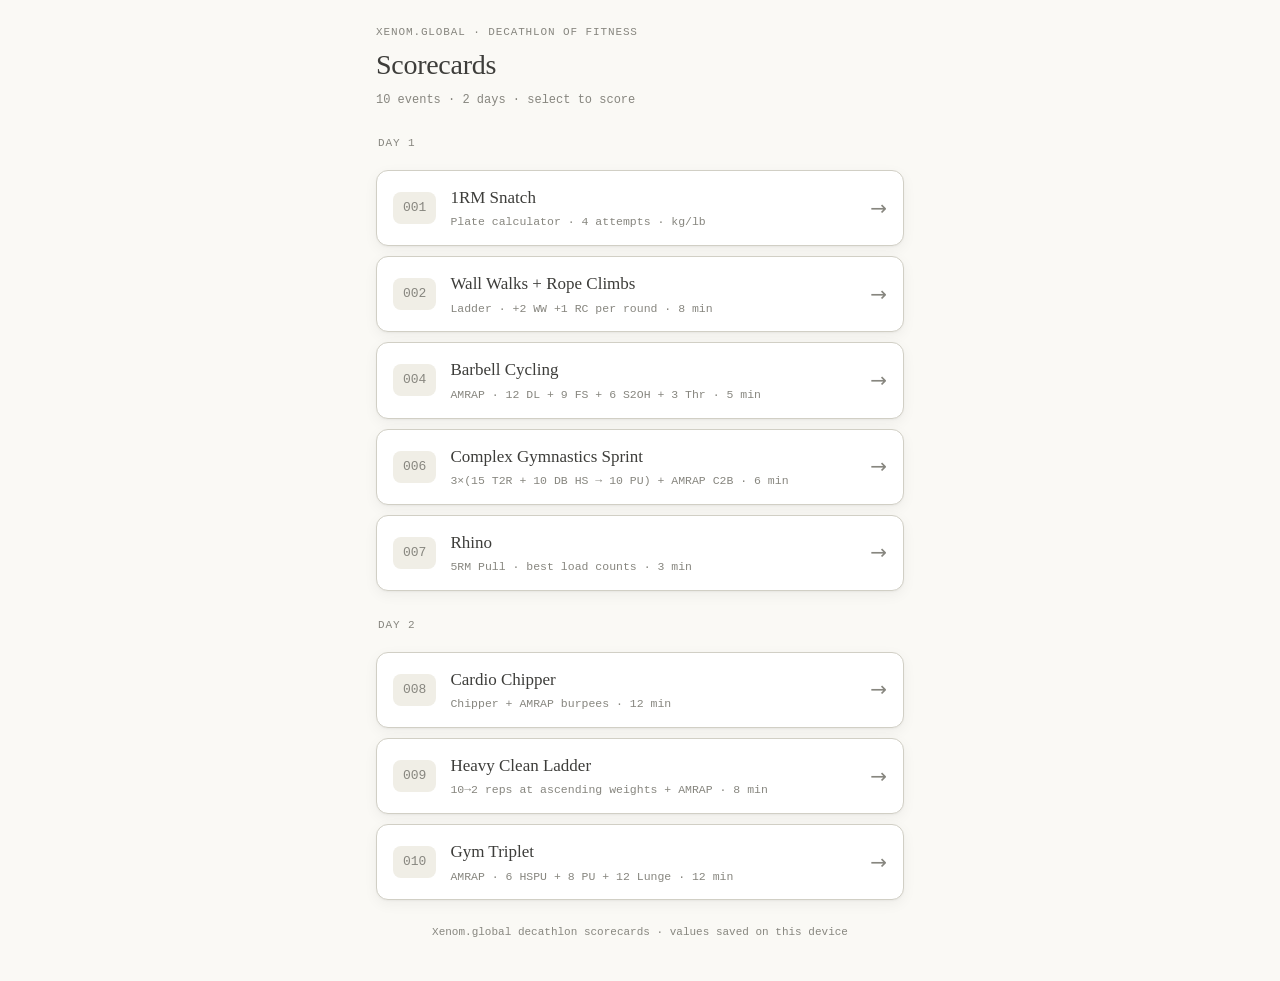
==== commit 5b074823: "Replace individual HSPU/C2B/Lunges pages with 9 event-specific scorecards - event-002: Wall Walks + " ====
--- a/index.html
+++ b/index.html
@@ -64,12 +64,12 @@
 
   .topbar { margin-bottom:24px; }
 
-  .event-grid { display:flex; flex-direction:column; gap:12px; }
+  .event-grid { display:flex; flex-direction:column; gap:10px; }
 
   .event-card {
     display:flex; align-items:center; gap:14px;
     background:var(--white); border:var(--border); border-radius:var(--radius-panel);
-    padding:16px; text-decoration:none; color:var(--gray-700);
+    padding:14px 16px; text-decoration:none; color:var(--gray-700);
     box-shadow:var(--shadow); transition:transform .06s ease;
   }
   .event-card:active { transform:scale(.98); }
@@ -79,9 +79,15 @@
     padding:6px 10px; flex:none;
   }
   .event-card .info { flex:1; min-width:0; }
-  .event-card .name { font-family:var(--serif); font-size:18px; font-weight:500; }
-  .event-card .desc { font-family:var(--mono); font-size:12px; color:var(--gray-500); margin-top:2px; }
+  .event-card .name { font-family:var(--serif); font-size:17px; font-weight:500; }
+  .event-card .desc { font-family:var(--mono); font-size:11.5px; color:var(--gray-500); margin-top:2px; }
   .event-card .arrow { font-size:20px; color:var(--gray-500); flex:none; }
+
+  .day-label {
+    font-family:var(--mono); font-size:11px; letter-spacing:.08em; text-transform:uppercase;
+    color:var(--gray-500); margin:16px 0 8px; padding-left:2px;
+  }
+  .day-label:first-child { margin-top:0; }
 
   .foot { text-align:center; font-family:var(--mono); font-size:11px; color:var(--gray-500); margin-top:24px; }
 </style>
@@ -89,44 +95,84 @@
 <body>
 <div class="page">
   <div class="topbar">
-    <span class="eyebrow">Xenom.global · Decathlon</span>
+    <span class="eyebrow">Xenom.global · Decathlon of Fitness</span>
     <h1>Scorecards</h1>
-    <span class="sub">Select an event to score</span>
+    <span class="sub">10 events · 2 days · select to score</span>
   </div>
 
   <div class="event-grid">
+    <div class="day-label">Day 1</div>
+
     <a class="event-card" href="snatch.html">
       <span class="num">001</span>
       <div class="info">
-        <div class="name">Snatch RM</div>
-        <div class="desc">Weight plate calculator · kg/lb</div>
+        <div class="name">1RM Snatch</div>
+        <div class="desc">Plate calculator · 4 attempts · kg/lb</div>
       </div>
       <span class="arrow">→</span>
     </a>
 
-    <a class="event-card" href="hspu.html">
+    <a class="event-card" href="event-002.html">
       <span class="num">002</span>
       <div class="info">
-        <div class="name">HSPU</div>
-        <div class="desc">6 rounds · sum of good reps</div>
+        <div class="name">Wall Walks + Rope Climbs</div>
+        <div class="desc">Ladder · +2 WW +1 RC per round · 8 min</div>
       </div>
       <span class="arrow">→</span>
     </a>
 
-    <a class="event-card" href="c2b.html">
-      <span class="num">003</span>
+    <a class="event-card" href="event-004.html">
+      <span class="num">004</span>
       <div class="info">
-        <div class="name">C2B</div>
-        <div class="desc">8 rounds · sum of good reps</div>
+        <div class="name">Barbell Cycling</div>
+        <div class="desc">AMRAP · 12 DL + 9 FS + 6 S2OH + 3 Thr · 5 min</div>
       </div>
       <span class="arrow">→</span>
     </a>
 
-    <a class="event-card" href="lunges.html">
-      <span class="num">004</span>
+    <a class="event-card" href="event-006.html">
+      <span class="num">006</span>
       <div class="info">
-        <div class="name">Lunges</div>
-        <div class="desc">12 rounds · sum of good reps</div>
+        <div class="name">Complex Gymnastics Sprint</div>
+        <div class="desc">3×(15 T2R + 10 DB HS → 10 PU) + AMRAP C2B · 6 min</div>
+      </div>
+      <span class="arrow">→</span>
+    </a>
+
+    <a class="event-card" href="event-007.html">
+      <span class="num">007</span>
+      <div class="info">
+        <div class="name">Rhino</div>
+        <div class="desc">5RM Pull · best load counts · 3 min</div>
+      </div>
+      <span class="arrow">→</span>
+    </a>
+
+    <div class="day-label">Day 2</div>
+
+    <a class="event-card" href="event-008.html">
+      <span class="num">008</span>
+      <div class="info">
+        <div class="name">Cardio Chipper</div>
+        <div class="desc">Chipper + AMRAP burpees · 12 min</div>
+      </div>
+      <span class="arrow">→</span>
+    </a>
+
+    <a class="event-card" href="event-009.html">
+      <span class="num">009</span>
+      <div class="info">
+        <div class="name">Heavy Clean Ladder</div>
+        <div class="desc">10→2 reps at ascending weights + AMRAP · 8 min</div>
+      </div>
+      <span class="arrow">→</span>
+    </a>
+
+    <a class="event-card" href="event-010.html">
+      <span class="num">010</span>
+      <div class="info">
+        <div class="name">Gym Triplet</div>
+        <div class="desc">AMRAP · 6 HSPU + 8 PU + 12 Lunge · 12 min</div>
       </div>
       <span class="arrow">→</span>
     </a>
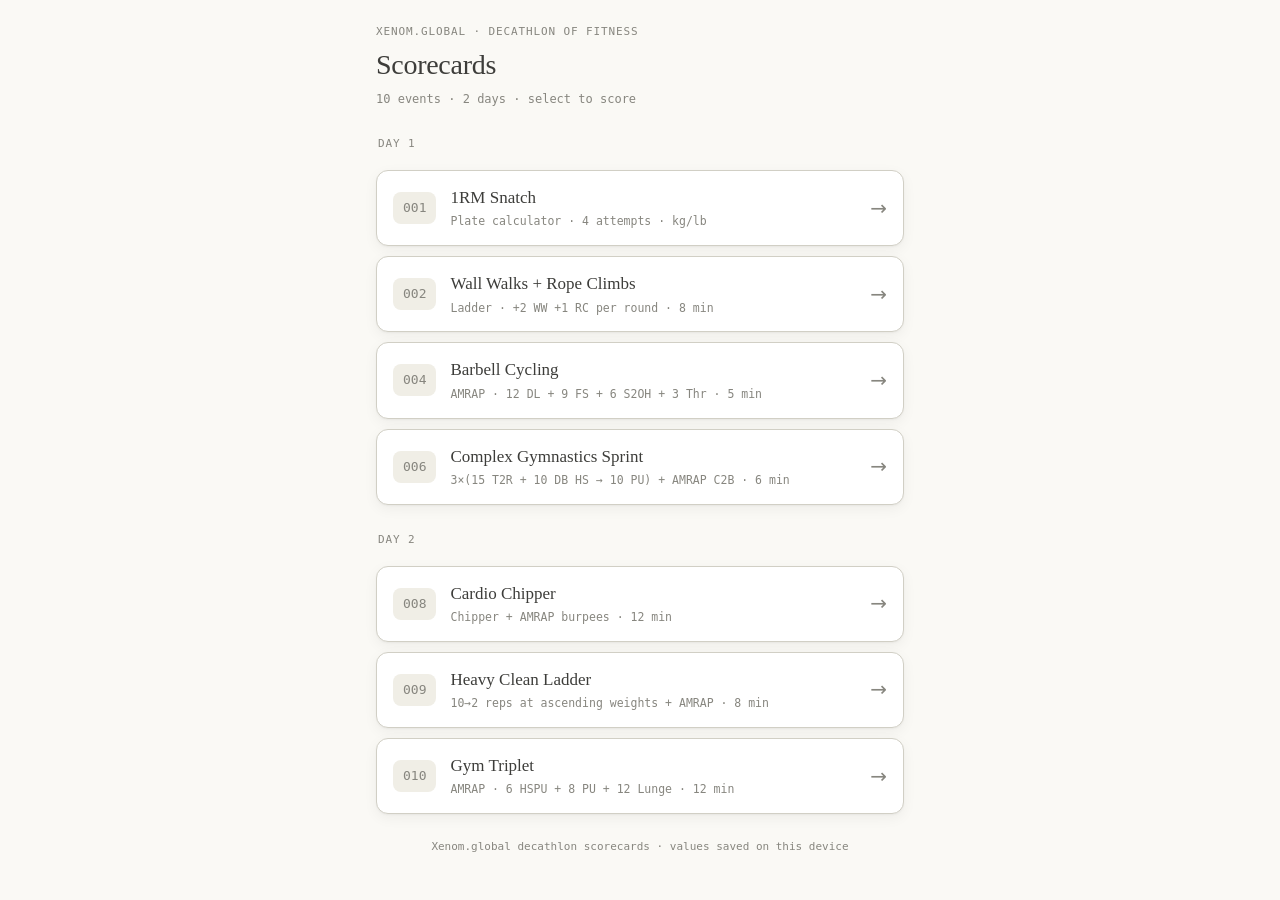
==== commit b5a1d279: "Update event pages: remove 007, add/update 002, 004, 006, 009, 010" ====
--- a/index.html
+++ b/index.html
@@ -139,15 +139,6 @@
       <span class="arrow">→</span>
     </a>
 
-    <a class="event-card" href="event-007.html">
-      <span class="num">007</span>
-      <div class="info">
-        <div class="name">Rhino</div>
-        <div class="desc">5RM Pull · best load counts · 3 min</div>
-      </div>
-      <span class="arrow">→</span>
-    </a>
-
     <div class="day-label">Day 2</div>
 
     <a class="event-card" href="event-008.html">
